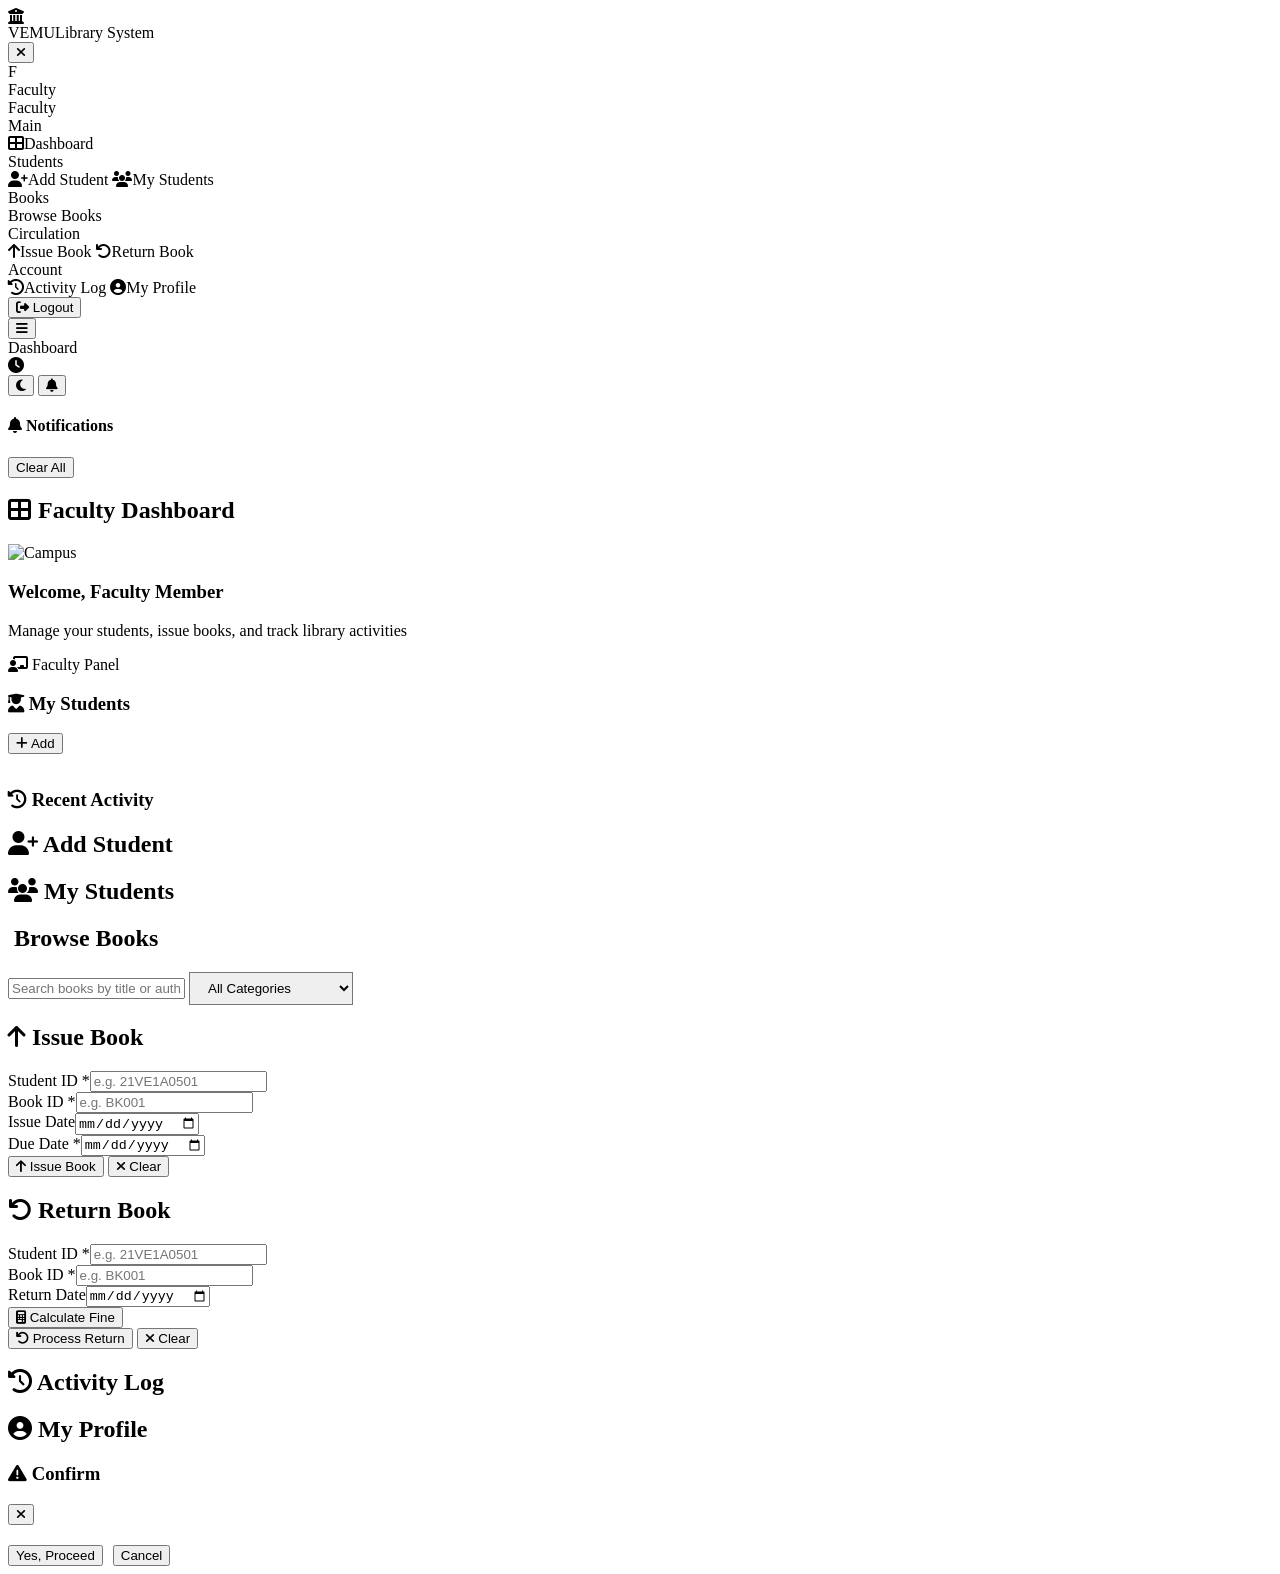
==== faculty.html @ c6481b68 "Add files via upload" ====
<!DOCTYPE html>
<html lang="en">
<head>
<meta charset="UTF-8"/><meta name="viewport" content="width=device-width,initial-scale=1.0"/>
<title>VEMU LMS — Faculty</title>
<link rel="stylesheet" href="css/style.css"/>
<link href="https://fonts.googleapis.com/css2?family=Playfair+Display:wght@600;700;900&family=Plus+Jakarta+Sans:wght@300;400;500;600;700&display=swap" rel="stylesheet"/>
<link rel="stylesheet" href="https://cdnjs.cloudflare.com/ajax/libs/font-awesome/6.5.0/css/all.min.css"/>
</head>
<body class="dash-body">
<div class="dash-layout">

<aside class="sidebar" id="sidebar">
  <div class="sb-top">
    <div class="sb-logo">
      <img src="https://www.vemu.ac.in/assets/images/logo.png" alt="VEMU" onerror="this.style.display='none';this.nextElementSibling.style.display='flex'"/>
      <div class="sb-logo-fallback" style="display:none"><i class="fas fa-university"></i></div>
    </div>
    <div class="sb-brand"><span class="sb-college">VEMU</span><span class="sb-dept">Library System</span></div>
    <button class="sb-close" onclick="closeSidebar()"><i class="fas fa-times"></i></button>
  </div>
  <div class="sb-user">
    <div class="sb-avatar" id="sbAvatar">F</div>
    <div class="sb-info">
      <div class="sb-name" id="sbName">Faculty</div>
      <div class="sb-role-badge" id="sbRoleBadge">Faculty</div>
    </div>
    <div class="sb-online"></div>
  </div>
  <nav class="sb-nav">
    <div class="sb-section">Main</div>
    <a class="nav-link active" onclick="showSec('dashboard')"><i class="fas fa-th-large"></i><span>Dashboard</span></a>

    <div class="sb-section">Students</div>
    <a class="nav-link" onclick="showSec('addStudent')"><i class="fas fa-user-plus"></i><span>Add Student</span></a>
    <a class="nav-link" onclick="showSec('myStudents')"><i class="fas fa-users"></i><span>My Students</span></a>

    <div class="sb-section">Books</div>
    <a class="nav-link" onclick="showSec('viewBooks')"><i class="fas fa-books"></i><span>Browse Books</span></a>

    <div class="sb-section">Circulation</div>
    <a class="nav-link" onclick="showSec('issueBook')"><i class="fas fa-arrow-up"></i><span>Issue Book</span></a>
    <a class="nav-link" onclick="showSec('returnBook')"><i class="fas fa-undo"></i><span>Return Book</span></a>

    <div class="sb-section">Account</div>
    <a class="nav-link" onclick="showSec('activity')"><i class="fas fa-history"></i><span>Activity Log</span></a>
    <a class="nav-link" onclick="showSec('profile')"><i class="fas fa-user-circle"></i><span>My Profile</span></a>
  </nav>
  <div class="sb-foot"><button class="logout-btn" onclick="logout()"><i class="fas fa-sign-out-alt"></i> Logout</button></div>
</aside>

<div class="main-area">
  <header class="topbar">
    <div class="tb-l">
      <button class="hamburger" onclick="openSidebar()"><i class="fas fa-bars"></i></button>
      <div class="page-breadcrumb">
        <img src="https://www.vemu.ac.in/assets/images/logo.png" class="tb-logo" onerror="this.style.display='none'"/>
        <span id="pageTitle">Dashboard</span>
      </div>
    </div>
    <div class="tb-r">
      <div class="tb-clock"><i class="fas fa-clock"></i><span id="tbClock"></span></div>
      <button class="tb-btn" onclick="toggleDark()"><i class="fas fa-moon" id="darkIcon"></i></button>
      <button class="tb-btn notif-btn" onclick="toggleNotif()"><i class="fas fa-bell"></i><span class="notif-badge" id="notifBadge" style="display:none">0</span></button>
    </div>
  </header>
  <div class="notif-panel" id="notifPanel">
    <div class="np-head"><h4><i class="fas fa-bell"></i> Notifications</h4><button onclick="clearNotifs()">Clear All</button></div>
    <div id="notifList"></div>
  </div>

  <div class="content-area">

    <!-- ══ DASHBOARD ══ -->
    <section class="sec active" id="sec-dashboard">
      <div class="sec-hd"><h2><i class="fas fa-th-large"></i> Faculty Dashboard</h2><div class="sec-date" id="secDate"></div></div>
      <div class="vemu-banner">
        <img src="https://images.unsplash.com/photo-1541339907198-e08756dedf3f?w=1200&q=80&auto=format&fit=crop" class="banner-img" alt="Campus"/>
        <div class="banner-overlay">
          <h3>Welcome, Faculty Member</h3>
          <p>Manage your students, issue books, and track library activities</p>
          <span class="banner-badge"><i class="fas fa-chalkboard-teacher"></i> Faculty Panel</span>
        </div>
      </div>
      <div class="stats-row" id="facStats"></div>
      <div class="dash-grid2" style="margin-top:16px">
        <div class="card">
          <div class="card-hd"><h3><i class="fas fa-user-graduate"></i> My Students</h3><button class="btn-primary btn-sm" onclick="showSec('addStudent')"><i class="fas fa-plus"></i> Add</button></div>
          <div id="dashStudents" style="padding:8px 0"></div>
        </div>
        <div class="card"><div class="card-hd"><h3><i class="fas fa-history"></i> Recent Activity</h3></div><div class="activity-list" id="dashActivity"></div></div>
      </div>
    </section>

    <!-- ══ ADD STUDENT ══ -->
    <section class="sec" id="sec-addStudent">
      <div class="sec-hd"><h2><i class="fas fa-user-plus"></i> Add Student</h2></div>
      <div class="form-card"><div class="form-grid" id="facAddStuForm"></div></div>
    </section>

    <!-- ══ MY STUDENTS ══ -->
    <section class="sec" id="sec-myStudents">
      <div class="sec-hd"><h2><i class="fas fa-users"></i> My Students</h2></div>
      <div class="table-card" id="myStudentsTable"></div>
    </section>

    <!-- ══ VIEW BOOKS ══ -->
    <section class="sec" id="sec-viewBooks">
      <div class="sec-hd"><h2><i class="fas fa-books"></i> Browse Books</h2></div>
      <div class="filter-row">
        <input type="text" class="search-inp" placeholder="Search books by title or author..." oninput="loadBooksGrid('facBooksGrid',{q:this.value})"/>
        <select class="filter-btn" style="border-radius:var(--rsm);padding:7px 14px" onchange="loadBooksGrid('facBooksGrid',{cat:this.value})">
          <option value="">All Categories</option>
          <option>Java</option><option>Python</option><option>AI/ML</option>
          <option>Data Structures</option><option>Web Development</option>
          <option>Networks</option><option>Operating Systems</option>
          <option>Mathematics</option><option>Physics</option>
        </select>
      </div>
      <div class="books-grid" id="facBooksGrid"></div>
    </section>

    <!-- ══ ISSUE BOOK ══ -->
    <section class="sec" id="sec-issueBook">
      <div class="sec-hd"><h2><i class="fas fa-arrow-up"></i> Issue Book</h2></div>
      <div class="form-card">
        <div class="form-grid">
          <div class="fg"><label>Student ID *</label><input type="text" id="is_sid" placeholder="e.g. 21VE1A0501" oninput="previewIssue()"/></div>
          <div class="fg"><label>Book ID *</label><input type="text" id="is_bid" placeholder="e.g. BK001" oninput="previewIssue()"/></div>
          <div class="fg"><label>Issue Date</label><input type="date" id="is_date"/></div>
          <div class="fg"><label>Due Date *</label><input type="date" id="is_due"/></div>
        </div>
        <div class="issue-preview" id="is_preview" style="display:none"></div>
        <div class="form-actions">
          <button class="btn-primary" onclick="issueBook()"><i class="fas fa-arrow-up"></i> Issue Book</button>
          <button class="btn-ghost" onclick="setVal('is_sid','');setVal('is_bid','');getEl('is_preview').style.display='none'"><i class="fas fa-times"></i> Clear</button>
        </div>
      </div>
    </section>

    <!-- ══ RETURN BOOK ══ -->
    <section class="sec" id="sec-returnBook">
      <div class="sec-hd"><h2><i class="fas fa-undo"></i> Return Book</h2></div>
      <div class="form-card">
        <div class="form-grid">
          <div class="fg"><label>Student ID *</label><input type="text" id="ret_sid" placeholder="e.g. 21VE1A0501"/></div>
          <div class="fg"><label>Book ID *</label><input type="text" id="ret_bid" placeholder="e.g. BK001"/></div>
          <div class="fg"><label>Return Date</label><input type="date" id="ret_date"/></div>
          <div class="fg" style="align-self:end"><button class="btn-ghost w100" onclick="calcReturn()"><i class="fas fa-calculator"></i> Calculate Fine</button></div>
        </div>
        <div class="fine-preview" id="ret_preview" style="display:none"></div>
        <div class="form-actions">
          <button class="btn-primary" onclick="returnBook()"><i class="fas fa-undo"></i> Process Return</button>
          <button class="btn-ghost" onclick="setVal('ret_sid','');setVal('ret_bid','');getEl('ret_preview').style.display='none'"><i class="fas fa-times"></i> Clear</button>
        </div>
      </div>
      <div style="margin-top:20px"><div class="table-card" id="returnHistory"></div></div>
    </section>

    <!-- ══ ACTIVITY ══ -->
    <section class="sec" id="sec-activity">
      <div class="sec-hd"><h2><i class="fas fa-history"></i> Activity Log</h2></div>
      <div class="card"><div class="activity-list" id="fullActivity"></div></div>
    </section>

    <!-- ══ PROFILE ══ -->
    <section class="sec" id="sec-profile">
      <div class="sec-hd"><h2><i class="fas fa-user-circle"></i> My Profile</h2></div>
      <div id="profileContent"></div>
    </section>

  </div>
</div>
</div>

<div class="modal-overlay" id="confirmModal">
  <div class="modal-box sm">
    <div class="modal-hd"><h3><i class="fas fa-exclamation-triangle" style="color:var(--red)"></i> Confirm</h3><button class="modal-cls" onclick="closeModal('confirmModal')"><i class="fas fa-times"></i></button></div>
    <div class="modal-bd">
      <p id="confirmMsg" style="margin-bottom:20px;color:var(--t2);line-height:1.6"></p>
      <div style="display:flex;gap:10px"><button class="btn-danger" id="confirmYes">Yes, Proceed</button><button class="btn-ghost" onclick="closeModal('confirmModal')">Cancel</button></div>
    </div>
  </div>
</div>
<div class="toast-wrap" id="toastWrap"></div>
<script src="js/script.js"></script>
<script>initDashboard('faculty');</script>
</body>
</html>
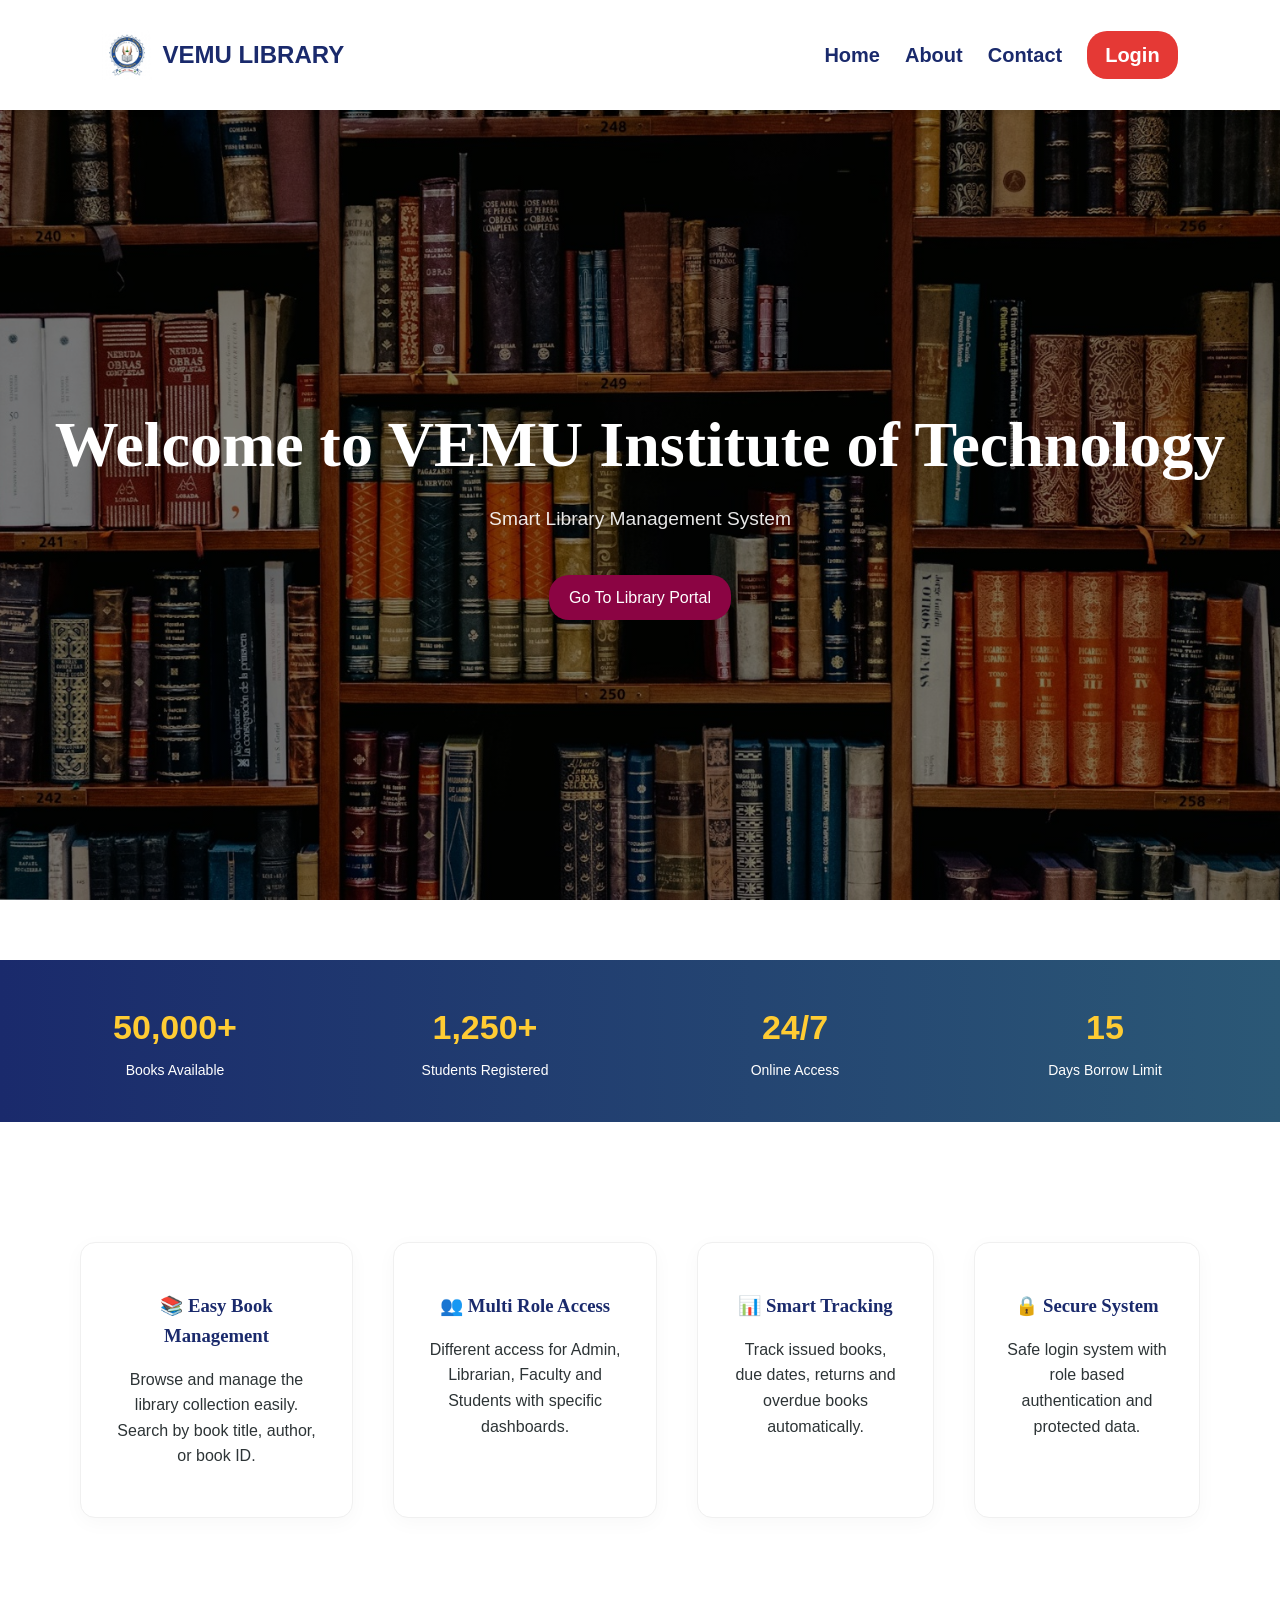
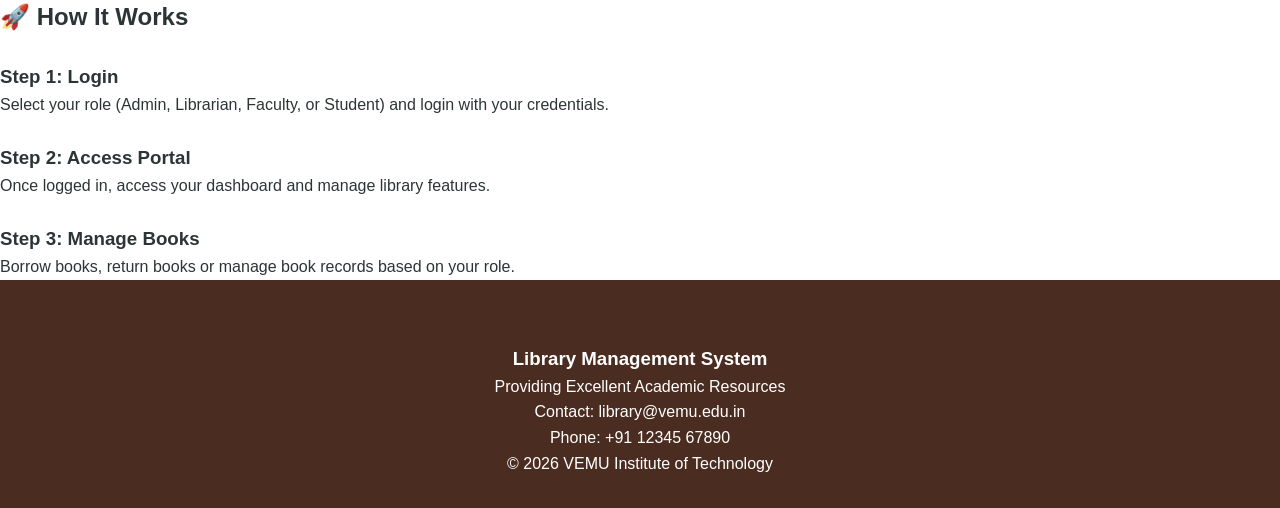
==== commit 910e9931: "Add files via upload" ====
--- a/faculty.html
+++ b/faculty.html
@@ -1,189 +1,226 @@
 <!DOCTYPE html>
 <html lang="en">
+
 <head>
-<meta charset="UTF-8"/><meta name="viewport" content="width=device-width,initial-scale=1.0"/>
-<title>VEMU LMS — Faculty</title>
-<link rel="stylesheet" href="css/style.css"/>
-<link href="https://fonts.googleapis.com/css2?family=Playfair+Display:wght@600;700;900&family=Plus+Jakarta+Sans:wght@300;400;500;600;700&display=swap" rel="stylesheet"/>
-<link rel="stylesheet" href="https://cdnjs.cloudflare.com/ajax/libs/font-awesome/6.5.0/css/all.min.css"/>
+    <meta charset="UTF-8" />
+    <meta name="viewport" content="width=device-width,initial-scale=1.0" />
+    <title>VEMU LMS — Faculty</title>
+    <link rel="stylesheet" href="style.css" />
+    <link href="https://fonts.googleapis.com/css2?family=Playfair+Display:wght@600;700;900&family=Plus+Jakarta+Sans:wght@300;400;500;600;700&display=swap" rel="stylesheet" />
+    <link rel="stylesheet" href="https://cdnjs.cloudflare.com/ajax/libs/font-awesome/6.5.0/css/all.min.css" />
 </head>
+
 <body class="dash-body">
-<div class="dash-layout">
-
-<aside class="sidebar" id="sidebar">
-  <div class="sb-top">
-    <div class="sb-logo">
-      <img src="https://www.vemu.ac.in/assets/images/logo.png" alt="VEMU" onerror="this.style.display='none';this.nextElementSibling.style.display='flex'"/>
-      <div class="sb-logo-fallback" style="display:none"><i class="fas fa-university"></i></div>
-    </div>
-    <div class="sb-brand"><span class="sb-college">VEMU</span><span class="sb-dept">Library System</span></div>
-    <button class="sb-close" onclick="closeSidebar()"><i class="fas fa-times"></i></button>
-  </div>
-  <div class="sb-user">
-    <div class="sb-avatar" id="sbAvatar">F</div>
-    <div class="sb-info">
-      <div class="sb-name" id="sbName">Faculty</div>
-      <div class="sb-role-badge" id="sbRoleBadge">Faculty</div>
-    </div>
-    <div class="sb-online"></div>
-  </div>
-  <nav class="sb-nav">
-    <div class="sb-section">Main</div>
-    <a class="nav-link active" onclick="showSec('dashboard')"><i class="fas fa-th-large"></i><span>Dashboard</span></a>
-
-    <div class="sb-section">Students</div>
-    <a class="nav-link" onclick="showSec('addStudent')"><i class="fas fa-user-plus"></i><span>Add Student</span></a>
-    <a class="nav-link" onclick="showSec('myStudents')"><i class="fas fa-users"></i><span>My Students</span></a>
-
-    <div class="sb-section">Books</div>
-    <a class="nav-link" onclick="showSec('viewBooks')"><i class="fas fa-books"></i><span>Browse Books</span></a>
-
-    <div class="sb-section">Circulation</div>
-    <a class="nav-link" onclick="showSec('issueBook')"><i class="fas fa-arrow-up"></i><span>Issue Book</span></a>
-    <a class="nav-link" onclick="showSec('returnBook')"><i class="fas fa-undo"></i><span>Return Book</span></a>
-
-    <div class="sb-section">Account</div>
-    <a class="nav-link" onclick="showSec('activity')"><i class="fas fa-history"></i><span>Activity Log</span></a>
-    <a class="nav-link" onclick="showSec('profile')"><i class="fas fa-user-circle"></i><span>My Profile</span></a>
-  </nav>
-  <div class="sb-foot"><button class="logout-btn" onclick="logout()"><i class="fas fa-sign-out-alt"></i> Logout</button></div>
-</aside>
-
-<div class="main-area">
-  <header class="topbar">
-    <div class="tb-l">
-      <button class="hamburger" onclick="openSidebar()"><i class="fas fa-bars"></i></button>
-      <div class="page-breadcrumb">
-        <img src="https://www.vemu.ac.in/assets/images/logo.png" class="tb-logo" onerror="this.style.display='none'"/>
-        <span id="pageTitle">Dashboard</span>
-      </div>
-    </div>
-    <div class="tb-r">
-      <div class="tb-clock"><i class="fas fa-clock"></i><span id="tbClock"></span></div>
-      <button class="tb-btn" onclick="toggleDark()"><i class="fas fa-moon" id="darkIcon"></i></button>
-      <button class="tb-btn notif-btn" onclick="toggleNotif()"><i class="fas fa-bell"></i><span class="notif-badge" id="notifBadge" style="display:none">0</span></button>
-    </div>
-  </header>
-  <div class="notif-panel" id="notifPanel">
-    <div class="np-head"><h4><i class="fas fa-bell"></i> Notifications</h4><button onclick="clearNotifs()">Clear All</button></div>
-    <div id="notifList"></div>
-  </div>
-
-  <div class="content-area">
-
-    <!-- ══ DASHBOARD ══ -->
-    <section class="sec active" id="sec-dashboard">
-      <div class="sec-hd"><h2><i class="fas fa-th-large"></i> Faculty Dashboard</h2><div class="sec-date" id="secDate"></div></div>
-      <div class="vemu-banner">
-        <img src="https://images.unsplash.com/photo-1541339907198-e08756dedf3f?w=1200&q=80&auto=format&fit=crop" class="banner-img" alt="Campus"/>
-        <div class="banner-overlay">
-          <h3>Welcome, Faculty Member</h3>
-          <p>Manage your students, issue books, and track library activities</p>
-          <span class="banner-badge"><i class="fas fa-chalkboard-teacher"></i> Faculty Panel</span>
-        </div>
-      </div>
-      <div class="stats-row" id="facStats"></div>
-      <div class="dash-grid2" style="margin-top:16px">
-        <div class="card">
-          <div class="card-hd"><h3><i class="fas fa-user-graduate"></i> My Students</h3><button class="btn-primary btn-sm" onclick="showSec('addStudent')"><i class="fas fa-plus"></i> Add</button></div>
-          <div id="dashStudents" style="padding:8px 0"></div>
-        </div>
-        <div class="card"><div class="card-hd"><h3><i class="fas fa-history"></i> Recent Activity</h3></div><div class="activity-list" id="dashActivity"></div></div>
-      </div>
-    </section>
-
-    <!-- ══ ADD STUDENT ══ -->
-    <section class="sec" id="sec-addStudent">
-      <div class="sec-hd"><h2><i class="fas fa-user-plus"></i> Add Student</h2></div>
-      <div class="form-card"><div class="form-grid" id="facAddStuForm"></div></div>
-    </section>
-
-    <!-- ══ MY STUDENTS ══ -->
-    <section class="sec" id="sec-myStudents">
-      <div class="sec-hd"><h2><i class="fas fa-users"></i> My Students</h2></div>
-      <div class="table-card" id="myStudentsTable"></div>
-    </section>
-
-    <!-- ══ VIEW BOOKS ══ -->
-    <section class="sec" id="sec-viewBooks">
-      <div class="sec-hd"><h2><i class="fas fa-books"></i> Browse Books</h2></div>
-      <div class="filter-row">
-        <input type="text" class="search-inp" placeholder="Search books by title or author..." oninput="loadBooksGrid('facBooksGrid',{q:this.value})"/>
-        <select class="filter-btn" style="border-radius:var(--rsm);padding:7px 14px" onchange="loadBooksGrid('facBooksGrid',{cat:this.value})">
+    <div class="dash-layout">
+
+        <aside class="sidebar" id="sidebar">
+            <div class="sb-top">
+                <div class="sb-logo">
+                    <img src="https://www.vemu.ac.in/assets/images/logo.png" alt="VEMU" onerror="this.style.display='none';this.nextElementSibling.style.display='flex'" />
+                    <div class="sb-logo-fallback" style="display:none"><i class="fas fa-university"></i></div>
+                </div>
+                <div class="sb-brand"><span class="sb-college">VEMU</span><span class="sb-dept">Library System</span></div>
+                <button class="sb-close" onclick="closeSidebar()"><i class="fas fa-times"></i></button>
+            </div>
+            <div class="sb-user">
+                <div class="sb-avatar" id="sbAvatar">F</div>
+                <div class="sb-info">
+                    <div class="sb-name" id="sbName">Faculty</div>
+                    <div class="sb-role-badge" id="sbRoleBadge">Faculty</div>
+                </div>
+                <div class="sb-online"></div>
+            </div>
+            <nav class="sb-nav">
+                <div class="sb-section">Main</div>
+                <a class="nav-link active" onclick="showSec('dashboard')"><i class="fas fa-th-large"></i><span>Dashboard</span></a>
+
+                <div class="sb-section">Students</div>
+                <a class="nav-link" onclick="showSec('addStudent')"><i class="fas fa-user-plus"></i><span>Add Student</span></a>
+                <a class="nav-link" onclick="showSec('myStudents')"><i class="fas fa-users"></i><span>My Students</span></a>
+
+                <div class="sb-section">Books</div>
+                <a class="nav-link" onclick="showSec('viewBooks')"><i class="fas fa-books"></i><span>Browse Books</span></a>
+
+                <div class="sb-section">Circulation</div>
+                <a class="nav-link" onclick="showSec('issueBook')"><i class="fas fa-arrow-up"></i><span>Issue Book</span></a>
+                <a class="nav-link" onclick="showSec('returnBook')"><i class="fas fa-undo"></i><span>Return Book</span></a>
+
+                <div class="sb-section">Account</div>
+                <a class="nav-link" onclick="showSec('activity')"><i class="fas fa-history"></i><span>Activity Log</span></a>
+                <a class="nav-link" onclick="showSec('profile')"><i class="fas fa-user-circle"></i><span>My Profile</span></a>
+            </nav>
+            <div class="sb-foot"><button class="logout-btn" onclick="logout()"><i class="fas fa-sign-out-alt"></i> Logout</button></div>
+        </aside>
+
+        <div class="main-area">
+            <header class="topbar">
+                <div class="tb-l">
+                    <button class="hamburger" onclick="openSidebar()"><i class="fas fa-bars"></i></button>
+                    <div class="page-breadcrumb">
+                        <img src="https://www.vemu.ac.in/assets/images/logo.png" class="tb-logo" onerror="this.style.display='none'" />
+                        <span id="pageTitle">Dashboard</span>
+                    </div>
+                </div>
+                <div class="tb-r">
+                    <div class="tb-clock"><i class="fas fa-clock"></i><span id="tbClock"></span></div>
+                    <button class="tb-btn" onclick="toggleDark()"><i class="fas fa-moon" id="darkIcon"></i></button>
+                    <button class="tb-btn notif-btn" onclick="toggleNotif()"><i class="fas fa-bell"></i><span class="notif-badge" id="notifBadge" style="display:none">0</span></button>
+                </div>
+            </header>
+            <div class="notif-panel" id="notifPanel">
+                <div class="np-head">
+                    <h4><i class="fas fa-bell"></i> Notifications</h4><button onclick="clearNotifs()">Clear All</button></div>
+                <div id="notifList"></div>
+            </div>
+
+            <div class="content-area">
+
+                <!-- ══ DASHBOARD ══ -->
+                <section class="sec active" id="sec-dashboard">
+                    <div class="sec-hd">
+                        <h2><i class="fas fa-th-large"></i> Faculty Dashboard</h2>
+                        <div class="sec-date" id="secDate"></div>
+                    </div>
+                    <div class="vemu-banner">
+                        <img src="https://images.unsplash.com/photo-1541339907198-e08756dedf3f?w=1200&q=80&auto=format&fit=crop" class="banner-img" alt="Campus" />
+                        <div class="banner-overlay">
+                            <h3>Welcome, Faculty Member</h3>
+                            <p>Manage your students, issue books, and track library activities</p>
+                            <span class="banner-badge"><i class="fas fa-chalkboard-teacher"></i> Faculty Panel</span>
+                        </div>
+                    </div>
+                    <div class="stats-row" id="facStats"></div>
+                    <div class="dash-grid2" style="margin-top:16px">
+                        <div class="card">
+                            <div class="card-hd">
+                                <h3><i class="fas fa-user-graduate"></i> My Students</h3><button class="btn-primary btn-sm" onclick="showSec('addStudent')"><i class="fas fa-plus"></i> Add</button></div>
+                            <div id="dashStudents" style="padding:8px 0"></div>
+                        </div>
+                        <div class="card">
+                            <div class="card-hd">
+                                <h3><i class="fas fa-history"></i> Recent Activity</h3>
+                            </div>
+                            <div class="activity-list" id="dashActivity"></div>
+                        </div>
+                    </div>
+                </section>
+
+                <!-- ══ ADD STUDENT ══ -->
+                <section class="sec" id="sec-addStudent">
+                    <div class="sec-hd">
+                        <h2><i class="fas fa-user-plus"></i> Add Student</h2>
+                    </div>
+                    <div class="form-card">
+                        <div class="form-grid" id="facAddStuForm"></div>
+                    </div>
+                </section>
+
+                <!-- ══ MY STUDENTS ══ -->
+                <section class="sec" id="sec-myStudents">
+                    <div class="sec-hd">
+                        <h2><i class="fas fa-users"></i> My Students</h2>
+                    </div>
+                    <div class="table-card" id="myStudentsTable"></div>
+                </section>
+
+                <!-- ══ VIEW BOOKS ══ -->
+                <section class="sec" id="sec-viewBooks">
+                    <div class="sec-hd">
+                        <h2><i class="fas fa-books"></i> Browse Books</h2>
+                    </div>
+                    <div class="filter-row">
+                        <input type="text" class="search-inp" placeholder="Search books by title or author..." oninput="loadBooksGrid('facBooksGrid',{q:this.value})" />
+                        <select class="filter-btn" style="border-radius:var(--rsm);padding:7px 14px" onchange="loadBooksGrid('facBooksGrid',{cat:this.value})">
           <option value="">All Categories</option>
           <option>Java</option><option>Python</option><option>AI/ML</option>
           <option>Data Structures</option><option>Web Development</option>
           <option>Networks</option><option>Operating Systems</option>
           <option>Mathematics</option><option>Physics</option>
         </select>
-      </div>
-      <div class="books-grid" id="facBooksGrid"></div>
-    </section>
-
-    <!-- ══ ISSUE BOOK ══ -->
-    <section class="sec" id="sec-issueBook">
-      <div class="sec-hd"><h2><i class="fas fa-arrow-up"></i> Issue Book</h2></div>
-      <div class="form-card">
-        <div class="form-grid">
-          <div class="fg"><label>Student ID *</label><input type="text" id="is_sid" placeholder="e.g. 21VE1A0501" oninput="previewIssue()"/></div>
-          <div class="fg"><label>Book ID *</label><input type="text" id="is_bid" placeholder="e.g. BK001" oninput="previewIssue()"/></div>
-          <div class="fg"><label>Issue Date</label><input type="date" id="is_date"/></div>
-          <div class="fg"><label>Due Date *</label><input type="date" id="is_due"/></div>
+                    </div>
+                    <div class="books-grid" id="facBooksGrid"></div>
+                </section>
+
+                <!-- ══ ISSUE BOOK ══ -->
+                <section class="sec" id="sec-issueBook">
+                    <div class="sec-hd">
+                        <h2><i class="fas fa-arrow-up"></i> Issue Book</h2>
+                    </div>
+                    <div class="form-card">
+                        <div class="form-grid">
+                            <div class="fg"><label>Student ID *</label><input type="text" id="is_sid" placeholder="e.g. 21VE1A0501" oninput="previewIssue()" /></div>
+                            <div class="fg"><label>Book ID *</label><input type="text" id="is_bid" placeholder="e.g. BK001" oninput="previewIssue()" /></div>
+                            <div class="fg"><label>Issue Date</label><input type="date" id="is_date" /></div>
+                            <div class="fg"><label>Due Date *</label><input type="date" id="is_due" /></div>
+                        </div>
+                        <div class="issue-preview" id="is_preview" style="display:none"></div>
+                        <div class="form-actions">
+                            <button class="btn-primary" onclick="issueBook()"><i class="fas fa-arrow-up"></i> Issue Book</button>
+                            <button class="btn-ghost" onclick="setVal('is_sid','');setVal('is_bid','');getEl('is_preview').style.display='none'"><i class="fas fa-times"></i> Clear</button>
+                        </div>
+                    </div>
+                </section>
+
+                <!-- ══ RETURN BOOK ══ -->
+                <section class="sec" id="sec-returnBook">
+                    <div class="sec-hd">
+                        <h2><i class="fas fa-undo"></i> Return Book</h2>
+                    </div>
+                    <div class="form-card">
+                        <div class="form-grid">
+                            <div class="fg"><label>Student ID *</label><input type="text" id="ret_sid" placeholder="e.g. 21VE1A0501" /></div>
+                            <div class="fg"><label>Book ID *</label><input type="text" id="ret_bid" placeholder="e.g. BK001" /></div>
+                            <div class="fg"><label>Return Date</label><input type="date" id="ret_date" /></div>
+                            <div class="fg" style="align-self:end"><button class="btn-ghost w100" onclick="calcReturn()"><i class="fas fa-calculator"></i> Calculate Fine</button></div>
+                        </div>
+                        <div class="fine-preview" id="ret_preview" style="display:none"></div>
+                        <div class="form-actions">
+                            <button class="btn-primary" onclick="returnBook()"><i class="fas fa-undo"></i> Process Return</button>
+                            <button class="btn-ghost" onclick="setVal('ret_sid','');setVal('ret_bid','');getEl('ret_preview').style.display='none'"><i class="fas fa-times"></i> Clear</button>
+                        </div>
+                    </div>
+                    <div style="margin-top:20px">
+                        <div class="table-card" id="returnHistory"></div>
+                    </div>
+                </section>
+
+                <!-- ══ ACTIVITY ══ -->
+                <section class="sec" id="sec-activity">
+                    <div class="sec-hd">
+                        <h2><i class="fas fa-history"></i> Activity Log</h2>
+                    </div>
+                    <div class="card">
+                        <div class="activity-list" id="fullActivity"></div>
+                    </div>
+                </section>
+
+                <!-- ══ PROFILE ══ -->
+                <section class="sec" id="sec-profile">
+                    <div class="sec-hd">
+                        <h2><i class="fas fa-user-circle"></i> My Profile</h2>
+                    </div>
+                    <div id="profileContent"></div>
+                </section>
+
+            </div>
         </div>
-        <div class="issue-preview" id="is_preview" style="display:none"></div>
-        <div class="form-actions">
-          <button class="btn-primary" onclick="issueBook()"><i class="fas fa-arrow-up"></i> Issue Book</button>
-          <button class="btn-ghost" onclick="setVal('is_sid','');setVal('is_bid','');getEl('is_preview').style.display='none'"><i class="fas fa-times"></i> Clear</button>
+    </div>
+
+    <div class="modal-overlay" id="confirmModal">
+        <div class="modal-box sm">
+            <div class="modal-hd">
+                <h3><i class="fas fa-exclamation-triangle" style="color:var(--red)"></i> Confirm</h3><button class="modal-cls" onclick="closeModal('confirmModal')"><i class="fas fa-times"></i></button></div>
+            <div class="modal-bd">
+                <p id="confirmMsg" style="margin-bottom:20px;color:var(--t2);line-height:1.6"></p>
+                <div style="display:flex;gap:10px"><button class="btn-danger" id="confirmYes">Yes, Proceed</button><button class="btn-ghost" onclick="closeModal('confirmModal')">Cancel</button></div>
+            </div>
         </div>
-      </div>
-    </section>
-
-    <!-- ══ RETURN BOOK ══ -->
-    <section class="sec" id="sec-returnBook">
-      <div class="sec-hd"><h2><i class="fas fa-undo"></i> Return Book</h2></div>
-      <div class="form-card">
-        <div class="form-grid">
-          <div class="fg"><label>Student ID *</label><input type="text" id="ret_sid" placeholder="e.g. 21VE1A0501"/></div>
-          <div class="fg"><label>Book ID *</label><input type="text" id="ret_bid" placeholder="e.g. BK001"/></div>
-          <div class="fg"><label>Return Date</label><input type="date" id="ret_date"/></div>
-          <div class="fg" style="align-self:end"><button class="btn-ghost w100" onclick="calcReturn()"><i class="fas fa-calculator"></i> Calculate Fine</button></div>
-        </div>
-        <div class="fine-preview" id="ret_preview" style="display:none"></div>
-        <div class="form-actions">
-          <button class="btn-primary" onclick="returnBook()"><i class="fas fa-undo"></i> Process Return</button>
-          <button class="btn-ghost" onclick="setVal('ret_sid','');setVal('ret_bid','');getEl('ret_preview').style.display='none'"><i class="fas fa-times"></i> Clear</button>
-        </div>
-      </div>
-      <div style="margin-top:20px"><div class="table-card" id="returnHistory"></div></div>
-    </section>
-
-    <!-- ══ ACTIVITY ══ -->
-    <section class="sec" id="sec-activity">
-      <div class="sec-hd"><h2><i class="fas fa-history"></i> Activity Log</h2></div>
-      <div class="card"><div class="activity-list" id="fullActivity"></div></div>
-    </section>
-
-    <!-- ══ PROFILE ══ -->
-    <section class="sec" id="sec-profile">
-      <div class="sec-hd"><h2><i class="fas fa-user-circle"></i> My Profile</h2></div>
-      <div id="profileContent"></div>
-    </section>
-
-  </div>
-</div>
-</div>
-
-<div class="modal-overlay" id="confirmModal">
-  <div class="modal-box sm">
-    <div class="modal-hd"><h3><i class="fas fa-exclamation-triangle" style="color:var(--red)"></i> Confirm</h3><button class="modal-cls" onclick="closeModal('confirmModal')"><i class="fas fa-times"></i></button></div>
-    <div class="modal-bd">
-      <p id="confirmMsg" style="margin-bottom:20px;color:var(--t2);line-height:1.6"></p>
-      <div style="display:flex;gap:10px"><button class="btn-danger" id="confirmYes">Yes, Proceed</button><button class="btn-ghost" onclick="closeModal('confirmModal')">Cancel</button></div>
     </div>
-  </div>
-</div>
-<div class="toast-wrap" id="toastWrap"></div>
-<script src="js/script.js"></script>
-<script>initDashboard('faculty');</script>
+    <div class="toast-wrap" id="toastWrap"></div>
+    <script src="script.js"></script>
+    <script>
+        initDashboard('faculty');
+    </script>
 </body>
-</html>
+
+</html>
--- a/style.css
+++ b/style.css
@@ -0,0 +1,3075 @@
+/* ============================================================
+   VEMU INSTITUTE OF TECHNOLOGY — LIBRARY MANAGEMENT SYSTEM
+   Theme: Soft Pastel + Warm Tones — v3 Final
+   ============================================================ */
+
+:root {
+    /* Pastel dark-mode palette */
+    --bg: #12101a;
+    --bg2: #161320;
+    --bg3: #1c1828;
+    --card: #201c2e;
+    --card2: #271f38;
+    --card3: #2e2640;
+    --border: #3d3258;
+    --border2: #332a4a;
+    /* VEMU Brand: Soft Crimson + Warm Gold */
+    --accent: #c0392b;
+    --accent2: #e74c3c;
+    --gold: #d4a017;
+    --gold2: #f0b429;
+    --gold3: #fde68a;
+    /* Pastel Accents */
+    --pastel-rose: #f9a8d4;
+    --pastel-sky: #7dd3fc;
+    --pastel-mint: #6ee7b7;
+    --pastel-lav: #c4b5fd;
+    --pastel-peach: #fdba74;
+    --pastel-yellow: #fde68a;
+    --pastel-teal: #5eead4;
+    --pastel-indigo: #a5b4fc;
+    /* Status */
+    --green: #34d399;
+    --red: #f87171;
+    --orange: #fb923c;
+    --purple: #a78bfa;
+    --cyan: #38bdf8;
+    --teal: #2dd4bf;
+    --pink: #f472b6;
+    /* Text */
+    --t1: #f0ecff;
+    --t2: #a89cc0;
+    --t3: #5e5278;
+    --sidebar: 258px;
+    --radius: 16px;
+    --rsm: 10px;
+    --shadow: 0 10px 40px rgba(0, 0, 0, .55);
+    --shadow-sm: 0 4px 20px rgba(0, 0, 0, .3);
+    --glow-gold: 0 0 24px rgba(212, 160, 23, .25);
+    --glow-red: 0 0 24px rgba(192, 57, 43, .25);
+    --f-display: 'Playfair Display', serif;
+    --f-body: 'Plus Jakarta Sans', sans-serif;
+    --tr: .3s cubic-bezier(.4, 0, .2, 1);
+}
+
+
+/* Light mode */
+
+body.lm {
+    --bg: #faf5ff;
+    --bg2: #f3ecff;
+    --bg3: #ecdeff;
+    --card: #ffffff;
+    --card2: #faf5ff;
+    --card3: #f0e9ff;
+    --border: #ddd0f5;
+    --border2: #e5d9ff;
+    --t1: #1a0f2e;
+    --t2: #5a4878;
+    --t3: #b0a0c8;
+    --shadow: 0 8px 32px rgba(0, 0, 0, .1);
+}
+
+*,
+*::before,
+*::after {
+    box-sizing: border-box;
+    margin: 0;
+    padding: 0
+}
+
+html {
+    scroll-behavior: smooth
+}
+
+body {
+    font-family: var(--f-body);
+    background: var(--bg);
+    color: var(--t1);
+    min-height: 100vh;
+    transition: background var(--tr), color var(--tr);
+}
+
+::-webkit-scrollbar {
+    width: 5px;
+    height: 5px
+}
+
+::-webkit-scrollbar-track {
+    background: var(--bg)
+}
+
+::-webkit-scrollbar-thumb {
+    background: var(--border);
+    border-radius: 10px
+}
+
+::-webkit-scrollbar-thumb:hover {
+    background: var(--t3)
+}
+
+
+/* ═══════════════════════════════════════
+   LOGIN PAGE
+═══════════════════════════════════════ */
+
+.login-body {
+    display: flex;
+    min-height: 100vh;
+    overflow: hidden;
+    position: relative
+}
+
+
+/* Animated mesh background */
+
+.login-bg {
+    position: fixed;
+    inset: 0;
+    z-index: 0;
+    pointer-events: none
+}
+
+.mesh-gradient {
+    position: absolute;
+    inset: 0;
+    background: radial-gradient(ellipse 80% 70% at 0% 0%, rgba(192, 57, 43, .18) 0%, transparent 55%), radial-gradient(ellipse 60% 50% at 100% 100%, rgba(212, 160, 23, .14) 0%, transparent 55%), radial-gradient(ellipse 50% 60% at 50% 50%, rgba(167, 139, 250, .08) 0%, transparent 55%), linear-gradient(145deg, #12101a 0%, #1c1828 100%)
+}
+
+.grid-pattern {
+    position: absolute;
+    inset: 0;
+    background-image: linear-gradient(rgba(192, 57, 43, .03) 1px, transparent 1px), linear-gradient(90deg, rgba(192, 57, 43, .03) 1px, transparent 1px);
+    background-size: 50px 50px;
+    animation: gridDrift 30s linear infinite
+}
+
+@keyframes gridDrift {
+    0% {
+        background-position: 0 0
+    }
+    100% {
+        background-position: 50px 50px
+    }
+}
+
+.floating-books {
+    position: absolute;
+    inset: 0;
+    overflow: hidden;
+    pointer-events: none
+}
+
+.fb {
+    position: absolute;
+    font-size: 1.8rem;
+    opacity: 0;
+    animation: floatBook linear infinite
+}
+
+@keyframes floatBook {
+    0% {
+        transform: translateY(110vh) rotate(-15deg);
+        opacity: 0
+    }
+    10% {
+        opacity: .15
+    }
+    90% {
+        opacity: .1
+    }
+    100% {
+        transform: translateY(-120px) rotate(15deg);
+        opacity: 0
+    }
+}
+
+.login-left {
+    flex: 1;
+    position: relative;
+    z-index: 1;
+    padding: 36px 44px;
+    display: flex;
+    flex-direction: column;
+    justify-content: center;
+    max-width: 600px
+}
+
+.login-right {
+    width: 490px;
+    min-height: 100vh;
+    position: relative;
+    z-index: 1;
+    display: flex;
+    align-items: center;
+    justify-content: center;
+    padding: 24px;
+    background: rgba(18, 16, 26, .82);
+    backdrop-filter: blur(28px);
+    border-left: 1px solid var(--border)
+}
+
+
+/* College brand */
+
+.college-brand {
+    display: flex;
+    align-items: center;
+    gap: 16px;
+    margin-bottom: 26px;
+    animation: slideL .8s ease
+}
+
+.college-logo-wrap {
+    width: 84px;
+    height: 84px;
+    border-radius: 20px;
+    background: #fff;
+    display: flex;
+    align-items: center;
+    justify-content: center;
+    overflow: hidden;
+    flex-shrink: 0;
+    box-shadow: 0 8px 32px rgba(192, 57, 43, .35), 0 0 0 3px rgba(212, 160, 23, .32);
+    animation: logoBreathe 4s ease-in-out infinite
+}
+
+@keyframes logoBreathe {
+    0%,
+    100% {
+        box-shadow: 0 8px 32px rgba(192, 57, 43, .35), 0 0 0 3px rgba(212, 160, 23, .32)
+    }
+    50% {
+        box-shadow: 0 8px 48px rgba(192, 57, 43, .55), 0 0 0 5px rgba(212, 160, 23, .5)
+    }
+}
+
+.college-logo {
+    width: 100%;
+    height: 100%;
+    object-fit: contain;
+    padding: 6px
+}
+
+.logo-fallback {
+    width: 84px;
+    height: 84px;
+    border-radius: 20px;
+    background: linear-gradient(135deg, var(--accent), var(--gold));
+    display: flex;
+    align-items: center;
+    justify-content: center;
+    font-size: 34px;
+    color: white;
+    flex-shrink: 0
+}
+
+.college-name {
+    font-family: var(--f-display);
+    font-size: 22px;
+    font-weight: 700;
+    color: var(--t1);
+    line-height: 1.25
+}
+
+.college-sub {
+    font-size: 12px;
+    color: var(--t2);
+    margin-top: 3px
+}
+
+.college-est {
+    font-size: 11px;
+    color: var(--gold2);
+    margin-top: 4px;
+    font-weight: 600;
+    display: flex;
+    align-items: center;
+    gap: 5px
+}
+
+
+/* VEMU Campus Hero */
+
+.vemu-campus-hero {
+    position: relative;
+    border-radius: 22px;
+    overflow: hidden;
+    margin-bottom: 22px;
+    box-shadow: 0 16px 60px rgba(0, 0, 0, .65)
+}
+
+.campus-img {
+    width: 100%;
+    height: 248px;
+    object-fit: cover;
+    display: block;
+    transition: transform 8s ease
+}
+
+.vemu-campus-hero:hover .campus-img {
+    transform: scale(1.04)
+}
+
+.campus-overlay {
+    position: absolute;
+    inset: 0;
+    background: linear-gradient(to top, rgba(18, 16, 26, .97) 0%, rgba(18, 16, 26, .4) 55%, rgba(192, 57, 43, .22) 100%);
+    display: flex;
+    flex-direction: column;
+    justify-content: flex-end;
+    padding: 22px 26px
+}
+
+.campus-title {
+    font-family: var(--f-display);
+    font-size: 19px;
+    font-weight: 700;
+    color: white;
+    margin-bottom: 3px
+}
+
+.campus-sub {
+    font-size: 12px;
+    color: rgba(255, 255, 255, .6)
+}
+
+.campus-divider {
+    width: 40px;
+    height: 2px;
+    background: var(--gold2);
+    border-radius: 2px;
+    margin: 10px 0
+}
+
+.campus-stats {
+    display: flex;
+    gap: 0;
+    border-top: 1px solid rgba(255, 255, 255, .12);
+    padding-top: 12px;
+    margin-top: 4px
+}
+
+.cs-item {
+    flex: 1;
+    text-align: center
+}
+
+.cs-num {
+    display: block;
+    font-family: var(--f-display);
+    font-size: 20px;
+    font-weight: 700;
+    color: var(--gold2)
+}
+
+.cs-label {
+    display: block;
+    font-size: 10px;
+    color: rgba(255, 255, 255, .5);
+    margin-top: 1px
+}
+
+.cs-div {
+    width: 1px;
+    background: rgba(255, 255, 255, .15)
+}
+
+.hero-title {
+    font-family: var(--f-display);
+    font-size: 27px;
+    font-weight: 700;
+    color: var(--t1);
+    margin-bottom: 8px;
+    animation: slideL .9s ease .1s both
+}
+
+.hero-desc {
+    font-size: 13.5px;
+    color: var(--t2);
+    line-height: 1.75;
+    margin-bottom: 18px;
+    animation: slideL .9s ease .2s both
+}
+
+.trust-row {
+    display: flex;
+    gap: 10px;
+    flex-wrap: wrap;
+    animation: slideL .9s ease .3s both
+}
+
+.trust-item {
+    display: flex;
+    align-items: center;
+    gap: 7px;
+    font-size: 12px;
+    color: var(--t2);
+    background: rgba(192, 57, 43, .08);
+    border: 1px solid rgba(192, 57, 43, .2);
+    border-radius: 9px;
+    padding: 7px 13px;
+    transition: all var(--tr)
+}
+
+.trust-item:hover {
+    background: rgba(212, 160, 23, .1);
+    border-color: rgba(212, 160, 23, .3);
+    color: var(--gold2)
+}
+
+.trust-item i {
+    color: var(--gold2)
+}
+
+@keyframes slideL {
+    from {
+        opacity: 0;
+        transform: translateX(-30px)
+    }
+    to {
+        opacity: 1;
+        transform: translateX(0)
+    }
+}
+
+
+/* LOGIN CARD */
+
+.login-card {
+    width: 100%;
+    animation: slideR .8s ease
+}
+
+@keyframes slideR {
+    from {
+        opacity: 0;
+        transform: translateX(30px)
+    }
+    to {
+        opacity: 1;
+        transform: translateX(0)
+    }
+}
+
+.lc-head {
+    text-align: center;
+    margin-bottom: 22px
+}
+
+.lc-icon {
+    width: 64px;
+    height: 64px;
+    border-radius: 18px;
+    background: linear-gradient(135deg, var(--accent), var(--gold));
+    display: flex;
+    align-items: center;
+    justify-content: center;
+    font-size: 26px;
+    color: white;
+    margin: 0 auto 13px;
+    box-shadow: 0 8px 32px rgba(192, 57, 43, .45);
+    animation: iconPop 3s ease-in-out infinite
+}
+
+@keyframes iconPop {
+    0%,
+    100% {
+        transform: scale(1);
+        box-shadow: 0 8px 32px rgba(192, 57, 43, .45)
+    }
+    50% {
+        transform: scale(1.06);
+        box-shadow: 0 12px 44px rgba(192, 57, 43, .65)
+    }
+}
+
+.lc-head h2 {
+    font-family: var(--f-display);
+    font-size: 26px;
+    font-weight: 700;
+    color: var(--t1)
+}
+
+.lc-head p {
+    font-size: 13px;
+    color: var(--t2);
+    margin-top: 4px
+}
+
+
+/* Role selector */
+
+.role-grid {
+    display: grid;
+    grid-template-columns: repeat(4, 1fr);
+    gap: 8px;
+    margin-bottom: 20px
+}
+
+.role-opt {
+    background: var(--card2);
+    border: 1.5px solid var(--border);
+    border-radius: var(--rsm);
+    padding: 10px 4px;
+    cursor: pointer;
+    text-align: center;
+    transition: all var(--tr);
+    display: flex;
+    flex-direction: column;
+    align-items: center;
+    gap: 5px
+}
+
+.role-opt input {
+    display: none
+}
+
+.ro-icon {
+    width: 36px;
+    height: 36px;
+    border-radius: 9px;
+    background: var(--card3);
+    display: flex;
+    align-items: center;
+    justify-content: center;
+    font-size: 16px;
+    color: var(--t2);
+    transition: all var(--tr)
+}
+
+.role-opt span {
+    font-size: 10.5px;
+    color: var(--t2);
+    font-weight: 500
+}
+
+.role-opt.active,
+.role-opt:hover {
+    border-color: var(--gold2);
+    background: rgba(240, 180, 41, .1)
+}
+
+.role-opt.active .ro-icon,
+.role-opt:hover .ro-icon {
+    background: rgba(240, 180, 41, .2);
+    color: var(--gold2)
+}
+
+.role-opt.active span,
+.role-opt:hover span {
+    color: var(--gold2)
+}
+
+
+/* Form elements */
+
+.lc-form {
+    display: flex;
+    flex-direction: column;
+    gap: 13px;
+    margin-bottom: 14px
+}
+
+.fg {
+    display: flex;
+    flex-direction: column;
+    gap: 5px
+}
+
+.fg label {
+    font-size: 11px;
+    font-weight: 600;
+    color: var(--t2);
+    text-transform: uppercase;
+    letter-spacing: .07em;
+    display: flex;
+    align-items: center;
+    gap: 6px
+}
+
+.fg label i {
+    color: var(--gold2)
+}
+
+.fg input,
+.fg select,
+.fg textarea {
+    background: rgba(255, 255, 255, .05);
+    border: 1.5px solid var(--border);
+    border-radius: var(--rsm);
+    padding: 11px 14px;
+    color: var(--t1);
+    font-family: var(--f-body);
+    font-size: 14px;
+    outline: none;
+    transition: border-color var(--tr), background var(--tr), box-shadow var(--tr);
+    width: 100%
+}
+
+body.lm .fg input,
+body.lm .fg select {
+    background: var(--card2)
+}
+
+.fg input:focus,
+.fg select:focus {
+    border-color: var(--gold2);
+    background: rgba(240, 180, 41, .05);
+    box-shadow: 0 0 0 3px rgba(240, 180, 41, .12)
+}
+
+.fg input::placeholder {
+    color: var(--t3)
+}
+
+.fg select option {
+    background: var(--card)
+}
+
+.fg-row {
+    display: flex;
+    justify-content: space-between;
+    align-items: center
+}
+
+.ck-label {
+    display: flex;
+    align-items: center;
+    gap: 7px;
+    font-size: 13px;
+    color: var(--t2);
+    cursor: pointer
+}
+
+.ck-label input {
+    accent-color: var(--gold2)
+}
+
+.forgot {
+    font-size: 13px;
+    color: var(--gold2);
+    text-decoration: none;
+    transition: opacity var(--tr)
+}
+
+.forgot:hover {
+    opacity: .8;
+    text-decoration: underline
+}
+
+.pw-box {
+    position: relative
+}
+
+.pw-box input {
+    width: 100%;
+    padding-right: 46px
+}
+
+.pw-toggle {
+    position: absolute;
+    right: 13px;
+    top: 50%;
+    transform: translateY(-50%);
+    background: none;
+    border: none;
+    color: var(--t3);
+    cursor: pointer;
+    font-size: 15px;
+    transition: color var(--tr)
+}
+
+.pw-toggle:hover {
+    color: var(--gold2)
+}
+
+.login-err {
+    font-size: 12px;
+    color: var(--red);
+    min-height: 18px;
+    display: flex;
+    align-items: center;
+    gap: 6px
+}
+
+.login-btn {
+    width: 100%;
+    border: none;
+    border-radius: var(--rsm);
+    padding: 13px;
+    color: white;
+    font-family: var(--f-body);
+    font-size: 15px;
+    font-weight: 600;
+    cursor: pointer;
+    display: flex;
+    align-items: center;
+    justify-content: center;
+    gap: 10px;
+    transition: all var(--tr);
+    position: relative;
+    overflow: hidden;
+    background: linear-gradient(135deg, var(--accent) 0%, #c0392b 40%, var(--gold) 100%);
+    box-shadow: 0 4px 24px rgba(192, 57, 43, .4)
+}
+
+.login-btn::after {
+    content: '';
+    position: absolute;
+    inset: 0;
+    background: linear-gradient(135deg, rgba(255, 255, 255, .15), transparent);
+}
+
+.login-btn:hover {
+    transform: translateY(-2px);
+    box-shadow: 0 8px 32px rgba(192, 57, 43, .55)
+}
+
+.login-btn:active {
+    transform: translateY(0)
+}
+
+.demo-box {
+    background: rgba(240, 180, 41, .05);
+    border: 1px solid rgba(240, 180, 41, .18);
+    border-radius: var(--rsm);
+    padding: 13px;
+    margin-bottom: 14px
+}
+
+.demo-label {
+    font-size: 11px;
+    color: var(--t3);
+    text-transform: uppercase;
+    letter-spacing: .07em;
+    margin-bottom: 9px;
+    display: flex;
+    align-items: center;
+    gap: 6px
+}
+
+.demo-label i {
+    color: var(--gold2)
+}
+
+.demo-items {
+    display: flex;
+    flex-direction: column;
+    gap: 4px
+}
+
+.demo-item {
+    font-size: 12px;
+    color: var(--t2);
+    padding: 7px 10px;
+    border-radius: 7px;
+    cursor: pointer;
+    transition: all var(--tr);
+    display: flex;
+    align-items: center;
+    gap: 8px
+}
+
+.demo-item i {
+    color: var(--gold2);
+    font-size: 13px;
+    width: 16px;
+    text-align: center
+}
+
+.demo-item:hover {
+    background: rgba(240, 180, 41, .14);
+    color: var(--t1)
+}
+
+.lc-footer {
+    text-align: center;
+    font-size: 11px;
+    color: var(--t3);
+    padding-top: 11px;
+    border-top: 1px solid var(--border)
+}
+
+
+/* ═══════════════════════════════════════
+   DASHBOARD
+═══════════════════════════════════════ */
+
+.dash-body {
+    overflow: hidden
+}
+
+.dash-layout {
+    display: flex;
+    min-height: 100vh
+}
+
+
+/* SIDEBAR */
+
+.sidebar {
+    width: var(--sidebar);
+    min-height: 100vh;
+    background: var(--card);
+    border-right: 1px solid var(--border);
+    position: fixed;
+    left: 0;
+    top: 0;
+    bottom: 0;
+    z-index: 100;
+    display: flex;
+    flex-direction: column;
+    overflow-y: auto;
+    overflow-x: hidden;
+    transition: transform var(--tr), background var(--tr);
+    box-shadow: 4px 0 20px rgba(0, 0, 0, .25)
+}
+
+.sidebar::-webkit-scrollbar {
+    width: 3px
+}
+
+.sb-top {
+    display: flex;
+    align-items: center;
+    gap: 11px;
+    padding: 15px 14px;
+    border-bottom: 1px solid var(--border);
+    background: linear-gradient(135deg, rgba(192, 57, 43, .18), rgba(212, 160, 23, .08))
+}
+
+.sb-logo {
+    width: 40px;
+    height: 40px;
+    background: white;
+    border-radius: 10px;
+    overflow: hidden;
+    display: flex;
+    align-items: center;
+    justify-content: center;
+    flex-shrink: 0;
+    box-shadow: 0 3px 12px rgba(192, 57, 43, .35)
+}
+
+.sb-logo img {
+    width: 100%;
+    height: 100%;
+    object-fit: contain
+}
+
+.sb-logo-fallback {
+    width: 40px;
+    height: 40px;
+    border-radius: 10px;
+    background: linear-gradient(135deg, var(--accent), var(--gold));
+    display: flex;
+    align-items: center;
+    justify-content: center;
+    font-size: 18px;
+    color: white;
+    flex-shrink: 0
+}
+
+.sb-brand {
+    flex: 1;
+    overflow: hidden
+}
+
+.sb-college {
+    display: block;
+    font-family: var(--f-display);
+    font-size: 14px;
+    font-weight: 700;
+    color: var(--t1)
+}
+
+.sb-dept {
+    display: block;
+    font-size: 10px;
+    color: var(--gold2);
+    letter-spacing: .03em;
+    margin-top: 1px
+}
+
+.sb-close {
+    display: none;
+    background: none;
+    border: none;
+    color: var(--t2);
+    cursor: pointer;
+    font-size: 17px;
+    padding: 4px;
+    transition: color var(--tr)
+}
+
+.sb-close:hover {
+    color: var(--red)
+}
+
+.sb-user {
+    display: flex;
+    align-items: center;
+    gap: 9px;
+    padding: 12px;
+    margin: 9px;
+    border-radius: 12px;
+    background: var(--card2);
+    border: 1px solid var(--border);
+    position: relative;
+    animation: slideL .5s ease
+}
+
+.sb-avatar {
+    width: 38px;
+    height: 38px;
+    border-radius: 50%;
+    flex-shrink: 0;
+    background: linear-gradient(135deg, var(--accent), var(--gold));
+    display: flex;
+    align-items: center;
+    justify-content: center;
+    font-size: 16px;
+    font-weight: 700;
+    color: white;
+    box-shadow: 0 4px 14px rgba(192, 57, 43, .35)
+}
+
+.sb-name {
+    font-size: 13px;
+    font-weight: 600;
+    color: var(--t1)
+}
+
+.sb-role-badge {
+    font-size: 10px;
+    color: var(--gold2);
+    font-weight: 600
+}
+
+.sb-online {
+    width: 9px;
+    height: 9px;
+    border-radius: 50%;
+    background: var(--green);
+    position: absolute;
+    right: 13px;
+    top: 13px;
+    border: 2px solid var(--card2);
+    animation: pulseGlow 2.5s ease-in-out infinite
+}
+
+@keyframes pulseGlow {
+    0%,
+    100% {
+        opacity: 1;
+        box-shadow: 0 0 0 0 rgba(52, 211, 153, .4)
+    }
+    50% {
+        opacity: .8;
+        box-shadow: 0 0 0 5px rgba(52, 211, 153, 0)
+    }
+}
+
+.sb-nav {
+    padding: 8px 10px;
+    flex: 1
+}
+
+.sb-section {
+    font-size: 10px;
+    color: var(--gold);
+    text-transform: uppercase;
+    letter-spacing: .1em;
+    padding: 12px 8px 5px;
+    font-weight: 700
+}
+
+.nav-link {
+    display: flex;
+    align-items: center;
+    gap: 11px;
+    padding: 9px 11px;
+    border-radius: 11px;
+    margin-bottom: 2px;
+    color: var(--t2);
+    font-size: 13.5px;
+    font-weight: 500;
+    cursor: pointer;
+    transition: all var(--tr);
+    position: relative;
+    overflow: hidden;
+    text-decoration: none
+}
+
+.nav-link::before {
+    content: '';
+    position: absolute;
+    left: 0;
+    top: 0;
+    bottom: 0;
+    width: 3px;
+    background: linear-gradient(180deg, var(--accent), var(--gold2));
+    border-radius: 0 3px 3px 0;
+    transform: scaleY(0);
+    transition: transform var(--tr)
+}
+
+.nav-link i {
+    width: 20px;
+    text-align: center;
+    font-size: 14px;
+    flex-shrink: 0;
+    transition: transform var(--tr)
+}
+
+.nav-link:hover i,
+.nav-link.active i {
+    transform: scale(1.1)
+}
+
+.nav-link:hover,
+.nav-link.active {
+    background: linear-gradient(90deg, rgba(192, 57, 43, .14), rgba(240, 180, 41, .06));
+    color: var(--gold2)
+}
+
+.nav-link:hover::before,
+.nav-link.active::before {
+    transform: scaleY(1)
+}
+
+.sb-foot {
+    padding: 12px;
+    border-top: 1px solid var(--border)
+}
+
+.logout-btn {
+    display: flex;
+    align-items: center;
+    gap: 8px;
+    width: 100%;
+    background: rgba(248, 113, 113, .1);
+    border: 1px solid rgba(248, 113, 113, .3);
+    border-radius: 11px;
+    padding: 10px 14px;
+    color: var(--red);
+    font-family: var(--f-body);
+    font-size: 13px;
+    cursor: pointer;
+    transition: all var(--tr)
+}
+
+.logout-btn:hover {
+    background: var(--red);
+    color: white;
+    border-color: var(--red);
+    transform: translateY(-1px)
+}
+
+
+/* MAIN AREA */
+
+.main-area {
+    margin-left: var(--sidebar);
+    flex: 1;
+    min-height: 100vh;
+    background: var(--bg2);
+    transition: margin var(--tr), background var(--tr)
+}
+
+
+/* TOPBAR */
+
+.topbar {
+    position: sticky;
+    top: 0;
+    z-index: 50;
+    background: rgba(18, 16, 26, .9);
+    backdrop-filter: blur(22px);
+    border-bottom: 1px solid var(--border);
+    padding: 11px 24px;
+    display: flex;
+    align-items: center;
+    justify-content: space-between;
+    transition: background var(--tr)
+}
+
+body.lm .topbar {
+    background: rgba(250, 245, 255, .93)
+}
+
+.tb-l {
+    display: flex;
+    align-items: center;
+    gap: 14px
+}
+
+.tb-r {
+    display: flex;
+    align-items: center;
+    gap: 10px
+}
+
+.hamburger {
+    display: none;
+    background: var(--card2);
+    border: 1px solid var(--border);
+    border-radius: 9px;
+    width: 38px;
+    height: 38px;
+    color: var(--t2);
+    cursor: pointer;
+    font-size: 15px;
+    align-items: center;
+    justify-content: center;
+    transition: all var(--tr)
+}
+
+.hamburger:hover {
+    background: var(--accent);
+    color: white;
+    border-color: var(--accent)
+}
+
+.page-breadcrumb {
+    display: flex;
+    align-items: center;
+    gap: 10px;
+    font-family: var(--f-display);
+    font-size: 18px;
+    font-weight: 700;
+    color: var(--t1)
+}
+
+.tb-logo {
+    height: 28px;
+    object-fit: contain
+}
+
+.tb-clock {
+    display: flex;
+    align-items: center;
+    gap: 7px;
+    font-size: 14px;
+    font-weight: 600;
+    color: var(--gold2);
+    background: var(--card2);
+    border: 1px solid var(--border);
+    border-radius: 9px;
+    padding: 6px 14px;
+    font-variant-numeric: tabular-nums;
+    letter-spacing: .02em
+}
+
+.tb-btn {
+    width: 38px;
+    height: 38px;
+    background: var(--card2);
+    border: 1px solid var(--border);
+    border-radius: 9px;
+    color: var(--t2);
+    cursor: pointer;
+    font-size: 15px;
+    display: flex;
+    align-items: center;
+    justify-content: center;
+    transition: all var(--tr);
+    position: relative
+}
+
+.tb-btn:hover {
+    background: var(--accent);
+    color: white;
+    border-color: var(--accent);
+    transform: translateY(-1px)
+}
+
+.notif-badge {
+    position: absolute;
+    top: -5px;
+    right: -5px;
+    width: 19px;
+    height: 19px;
+    border-radius: 50%;
+    background: var(--red);
+    color: white;
+    font-size: 10px;
+    font-weight: 700;
+    display: flex;
+    align-items: center;
+    justify-content: center;
+    border: 2px solid var(--bg);
+    animation: pulseGlow 2s infinite
+}
+
+
+/* NOTIFICATION PANEL */
+
+.notif-panel {
+    position: fixed;
+    top: 62px;
+    right: 18px;
+    width: 330px;
+    background: var(--card);
+    border: 1px solid var(--border);
+    border-radius: var(--radius);
+    box-shadow: var(--shadow);
+    z-index: 400;
+    max-height: 420px;
+    overflow-y: auto;
+    transform: translateY(-10px) scale(.95);
+    opacity: 0;
+    pointer-events: none;
+    transition: all var(--tr)
+}
+
+.notif-panel.open {
+    transform: translateY(0) scale(1);
+    opacity: 1;
+    pointer-events: all
+}
+
+.np-head {
+    display: flex;
+    justify-content: space-between;
+    align-items: center;
+    padding: 13px 18px;
+    border-bottom: 1px solid var(--border);
+    position: sticky;
+    top: 0;
+    background: var(--card);
+    z-index: 1
+}
+
+.np-head h4 {
+    font-size: 14px;
+    font-weight: 600;
+    display: flex;
+    align-items: center;
+    gap: 8px
+}
+
+.np-head h4 i {
+    color: var(--gold2)
+}
+
+.np-head button {
+    background: none;
+    border: none;
+    color: var(--gold2);
+    font-size: 12px;
+    cursor: pointer;
+    font-family: var(--f-body);
+    padding: 4px 8px;
+    border-radius: 6px;
+    transition: background var(--tr)
+}
+
+.np-head button:hover {
+    background: rgba(240, 180, 41, .15)
+}
+
+.notif-item {
+    padding: 11px 18px;
+    border-bottom: 1px solid rgba(61, 50, 88, .5);
+    display: flex;
+    gap: 10px;
+    align-items: flex-start;
+    transition: background var(--tr)
+}
+
+.notif-item:hover {
+    background: var(--card2)
+}
+
+.notif-item:last-child {
+    border-bottom: none
+}
+
+.notif-item .ni-icon {
+    width: 32px;
+    height: 32px;
+    border-radius: 9px;
+    display: flex;
+    align-items: center;
+    justify-content: center;
+    font-size: 14px;
+    flex-shrink: 0
+}
+
+.notif-item strong {
+    display: block;
+    font-size: 13px;
+    color: var(--t1);
+    font-weight: 500
+}
+
+.notif-item span {
+    font-size: 11px;
+    color: var(--t3)
+}
+
+.notif-empty {
+    padding: 32px;
+    text-align: center;
+    color: var(--t3)
+}
+
+.notif-empty i {
+    font-size: 32px;
+    display: block;
+    margin-bottom: 10px;
+    opacity: .35
+}
+
+.notif-empty p {
+    font-size: 14px
+}
+
+
+/* CONTENT */
+
+.content-area {
+    padding: 24px
+}
+
+.sec {
+    display: none;
+    animation: fadeUp .38s cubic-bezier(.4, 0, .2, 1)
+}
+
+.sec.active {
+    display: block
+}
+
+@keyframes fadeUp {
+    from {
+        opacity: 0;
+        transform: translateY(22px)
+    }
+    to {
+        opacity: 1;
+        transform: translateY(0)
+    }
+}
+
+.sec-hd {
+    display: flex;
+    align-items: center;
+    justify-content: space-between;
+    margin-bottom: 20px;
+    flex-wrap: wrap;
+    gap: 12px
+}
+
+.sec-hd h2 {
+    font-family: var(--f-display);
+    font-size: 23px;
+    font-weight: 700;
+    display: flex;
+    align-items: center;
+    gap: 10px;
+    color: var(--t1)
+}
+
+.sec-hd h2 i {
+    color: var(--gold2)
+}
+
+.sec-date {
+    font-size: 12px;
+    color: var(--t2);
+    background: var(--card2);
+    border: 1px solid var(--border);
+    border-radius: 20px;
+    padding: 5px 16px
+}
+
+
+/* VEMU DASHBOARD BANNER */
+
+.vemu-banner {
+    position: relative;
+    border-radius: var(--radius);
+    overflow: hidden;
+    margin-bottom: 22px;
+    height: 155px;
+    box-shadow: var(--shadow)
+}
+
+.banner-img {
+    width: 100%;
+    height: 100%;
+    object-fit: cover;
+    display: block;
+    filter: brightness(.4)
+}
+
+.banner-overlay {
+    position: absolute;
+    inset: 0;
+    display: flex;
+    flex-direction: column;
+    justify-content: center;
+    padding: 0 30px;
+    background: linear-gradient(90deg, rgba(192, 57, 43, .75) 0%, rgba(18, 16, 26, .1) 100%)
+}
+
+.banner-overlay h3 {
+    font-family: var(--f-display);
+    font-size: 22px;
+    font-weight: 700;
+    color: white;
+    margin-bottom: 4px
+}
+
+.banner-overlay p {
+    font-size: 13px;
+    color: rgba(255, 255, 255, .65)
+}
+
+.banner-badge {
+    display: inline-flex;
+    align-items: center;
+    gap: 6px;
+    background: var(--gold2);
+    color: #12101a;
+    font-size: 11px;
+    font-weight: 700;
+    padding: 3px 12px;
+    border-radius: 20px;
+    margin-top: 10px
+}
+
+
+/* STAT CARDS */
+
+.stats-row {
+    display: grid;
+    grid-template-columns: repeat(auto-fit, minmax(175px, 1fr));
+    gap: 15px;
+    margin-bottom: 20px
+}
+
+.stat-card {
+    background: var(--card);
+    border: 1px solid var(--border);
+    border-radius: var(--radius);
+    padding: 20px;
+    position: relative;
+    overflow: hidden;
+    cursor: pointer;
+    transition: transform var(--tr), box-shadow var(--tr), border-color var(--tr);
+    animation: cardIn .55s ease both
+}
+
+.stat-card:hover {
+    transform: translateY(-5px) scale(1.01);
+    box-shadow: var(--shadow);
+    border-color: var(--pastel-lav)
+}
+
+.stat-card::after {
+    content: '';
+    position: absolute;
+    top: 0;
+    left: 0;
+    right: 0;
+    height: 3px;
+    background: var(--sc-color, var(--gold2));
+    border-radius: var(--radius) var(--radius) 0 0
+}
+
+.sc-icon {
+    width: 44px;
+    height: 44px;
+    border-radius: 12px;
+    display: flex;
+    align-items: center;
+    justify-content: center;
+    font-size: 18px;
+    margin-bottom: 14px;
+    transition: transform var(--tr)
+}
+
+.stat-card:hover .sc-icon {
+    transform: scale(1.1) rotate(-5deg)
+}
+
+.sc-num {
+    font-family: var(--f-display);
+    font-size: 34px;
+    font-weight: 700;
+    line-height: 1;
+    background: linear-gradient(135deg, var(--t1), var(--gold2));
+    background-clip: text;
+    -webkit-text-fill-color: transparent
+}
+
+.sc-label {
+    font-size: 12px;
+    color: var(--t2);
+    margin-top: 4px;
+    font-weight: 500
+}
+
+.sc-bg {
+    position: absolute;
+    right: -12px;
+    bottom: -12px;
+    font-size: 68px;
+    opacity: .05;
+    transition: all var(--tr)
+}
+
+.stat-card:hover .sc-bg {
+    transform: scale(1.15) rotate(-8deg);
+    opacity: .1
+}
+
+@keyframes cardIn {
+    from {
+        opacity: 0;
+        transform: translateY(24px) scale(.97)
+    }
+    to {
+        opacity: 1;
+        transform: translateY(0) scale(1)
+    }
+}
+
+
+/* CARD */
+
+.card {
+    background: var(--card);
+    border: 1px solid var(--border);
+    border-radius: var(--radius);
+    overflow: hidden;
+    transition: background var(--tr)
+}
+
+.card-hd {
+    padding: 15px 20px;
+    border-bottom: 1px solid var(--border);
+    display: flex;
+    align-items: center;
+    justify-content: space-between;
+    gap: 12px
+}
+
+.card-hd h3 {
+    font-family: var(--f-display);
+    font-size: 15px;
+    font-weight: 700;
+    display: flex;
+    align-items: center;
+    gap: 8px;
+    color: var(--t1)
+}
+
+.card-hd h3 i {
+    color: var(--gold2)
+}
+
+
+/* GRID LAYOUTS */
+
+.dash-grid2 {
+    display: grid;
+    grid-template-columns: 1fr 1fr;
+    gap: 15px;
+    margin-top: 15px
+}
+
+.dash-grid3 {
+    display: grid;
+    grid-template-columns: 1fr 1fr 1fr;
+    gap: 15px;
+    margin-top: 15px
+}
+
+
+/* ACTIVITY */
+
+.activity-list {
+    padding: 4px 0
+}
+
+.act-row {
+    display: flex;
+    align-items: center;
+    gap: 12px;
+    padding: 10px 20px;
+    border-bottom: 1px solid rgba(61, 50, 88, .4);
+    transition: background var(--tr)
+}
+
+.act-row:hover {
+    background: var(--card2)
+}
+
+.act-row:last-child {
+    border-bottom: none
+}
+
+.act-dot {
+    width: 34px;
+    height: 34px;
+    border-radius: 10px;
+    display: flex;
+    align-items: center;
+    justify-content: center;
+    font-size: 14px;
+    flex-shrink: 0;
+    transition: transform var(--tr)
+}
+
+.act-row:hover .act-dot {
+    transform: scale(1.08)
+}
+
+.act-txt {
+    flex: 1
+}
+
+.act-main {
+    font-size: 13px;
+    color: var(--t1);
+    font-weight: 500
+}
+
+.act-sub {
+    font-size: 11px;
+    color: var(--t3);
+    margin-top: 1px
+}
+
+.act-time {
+    font-size: 11px;
+    color: var(--t3);
+    white-space: nowrap
+}
+
+
+/* RANK LIST */
+
+.rank-list {
+    padding: 4px 0
+}
+
+.rank-row {
+    display: flex;
+    align-items: center;
+    gap: 12px;
+    padding: 10px 20px;
+    border-bottom: 1px solid var(--border2);
+    transition: background var(--tr)
+}
+
+.rank-row:hover {
+    background: var(--card2)
+}
+
+.rank-row:last-child {
+    border-bottom: none
+}
+
+.rank-num {
+    font-family: var(--f-display);
+    font-size: 22px;
+    font-weight: 700;
+    color: var(--border);
+    width: 28px;
+    flex-shrink: 0
+}
+
+.rank-num.r1 {
+    color: var(--gold2)
+}
+
+.rank-num.r2 {
+    color: #94a3b8
+}
+
+.rank-num.r3 {
+    color: #c2805a
+}
+
+.rank-info {
+    flex: 1
+}
+
+.rank-title {
+    font-size: 13px;
+    font-weight: 600;
+    color: var(--t1)
+}
+
+.rank-sub {
+    font-size: 11px;
+    color: var(--t3)
+}
+
+.rank-count {
+    font-size: 12px;
+    font-weight: 700;
+    color: var(--gold2);
+    background: rgba(240, 180, 41, .14);
+    padding: 3px 10px;
+    border-radius: 20px
+}
+
+
+/* CATEGORY CHART */
+
+.cat-chart {
+    padding: 14px 20px
+}
+
+.cat-item {
+    margin-bottom: 13px
+}
+
+.cat-lbl {
+    display: flex;
+    justify-content: space-between;
+    font-size: 12px;
+    color: var(--t2);
+    margin-bottom: 5px
+}
+
+.cat-track {
+    background: var(--card3);
+    border-radius: 20px;
+    height: 8px;
+    overflow: hidden
+}
+
+.cat-fill {
+    height: 100%;
+    border-radius: 20px;
+    transition: width 1.4s cubic-bezier(.4, 0, .2, 1)
+}
+
+
+/* USER DISTRIBUTION */
+
+.user-dist {
+    padding: 16px 20px
+}
+
+.ud-row {
+    display: flex;
+    align-items: center;
+    gap: 12px;
+    padding: 9px 0;
+    border-bottom: 1px solid var(--border2)
+}
+
+.ud-row:last-child {
+    border-bottom: none
+}
+
+.ud-icon {
+    width: 36px;
+    height: 36px;
+    border-radius: 10px;
+    display: flex;
+    align-items: center;
+    justify-content: center;
+    font-size: 15px;
+    flex-shrink: 0
+}
+
+.ud-label {
+    flex: 1;
+    font-size: 13px;
+    color: var(--t1);
+    font-weight: 500
+}
+
+.ud-count {
+    font-size: 13px;
+    font-weight: 700;
+    color: var(--gold2);
+    min-width: 20px
+}
+
+.ud-bar-wrap {
+    flex: 2;
+    height: 7px;
+    background: var(--card3);
+    border-radius: 10px;
+    overflow: hidden
+}
+
+.ud-bar {
+    height: 100%;
+    border-radius: 10px;
+    transition: width 1.1s ease
+}
+
+
+/* TABLES */
+
+.table-card {
+    overflow-x: auto;
+    background: var(--card);
+    border: 1px solid var(--border);
+    border-radius: var(--radius)
+}
+
+table {
+    width: 100%;
+    border-collapse: collapse
+}
+
+thead tr {
+    border-bottom: 1px solid var(--border);
+    background: rgba(192, 57, 43, .07)
+}
+
+th {
+    padding: 12px 16px;
+    font-size: 11px;
+    font-weight: 700;
+    color: var(--gold2);
+    text-transform: uppercase;
+    letter-spacing: .08em;
+    text-align: left;
+    white-space: nowrap
+}
+
+td {
+    padding: 12px 16px;
+    font-size: 13px;
+    color: var(--t2);
+    border-bottom: 1px solid rgba(61, 50, 88, .3);
+    white-space: nowrap
+}
+
+tbody tr:last-child td {
+    border-bottom: none
+}
+
+tbody tr {
+    transition: background var(--tr);
+    cursor: pointer
+}
+
+tbody tr:hover {
+    background: var(--card2)
+}
+
+.overdue-tr {
+    background: rgba(248, 113, 113, .06) !important
+}
+
+.overdue-tr td {
+    color: #fca5a5 !important
+}
+
+
+/* PILLS */
+
+.pill {
+    font-size: 11px;
+    padding: 3px 10px;
+    border-radius: 20px;
+    font-weight: 600;
+    white-space: nowrap;
+    display: inline-block
+}
+
+.pill-g {
+    background: rgba(52, 211, 153, .15);
+    color: var(--green)
+}
+
+.pill-r {
+    background: rgba(248, 113, 113, .15);
+    color: var(--red)
+}
+
+.pill-b {
+    background: rgba(192, 57, 43, .15);
+    color: #e88080
+}
+
+.pill-o {
+    background: rgba(251, 146, 60, .15);
+    color: var(--orange)
+}
+
+.pill-p {
+    background: rgba(167, 139, 250, .15);
+    color: var(--purple)
+}
+
+.pill-y {
+    background: rgba(240, 180, 41, .2);
+    color: var(--gold2)
+}
+
+.pill-c {
+    background: rgba(56, 189, 248, .15);
+    color: var(--cyan)
+}
+
+.pill-pink {
+    background: rgba(244, 114, 182, .15);
+    color: var(--pink)
+}
+
+
+/* FORM CARD */
+
+.form-card {
+    background: var(--card);
+    border: 1px solid var(--border);
+    border-radius: var(--radius);
+    padding: 24px
+}
+
+.form-grid {
+    display: grid;
+    grid-template-columns: 1fr 1fr;
+    gap: 16px
+}
+
+.span2 {
+    grid-column: span 2
+}
+
+.form-actions {
+    display: flex;
+    gap: 12px;
+    margin-top: 20px;
+    flex-wrap: wrap
+}
+
+
+/* BUTTONS */
+
+.btn-primary {
+    background: linear-gradient(135deg, var(--accent), var(--gold));
+    border: none;
+    border-radius: var(--rsm);
+    padding: 10px 22px;
+    color: white;
+    font-family: var(--f-body);
+    font-size: 13px;
+    font-weight: 600;
+    cursor: pointer;
+    display: inline-flex;
+    align-items: center;
+    gap: 8px;
+    transition: all var(--tr);
+    box-shadow: 0 3px 14px rgba(192, 57, 43, .3);
+    white-space: nowrap
+}
+
+.btn-primary:hover {
+    transform: translateY(-2px);
+    box-shadow: 0 7px 24px rgba(192, 57, 43, .45)
+}
+
+.btn-primary:active {
+    transform: translateY(0)
+}
+
+.btn-donate {
+    background: linear-gradient(135deg, var(--purple), var(--gold));
+    border: none;
+    border-radius: var(--rsm);
+    padding: 10px 22px;
+    color: white;
+    font-family: var(--f-body);
+    font-size: 13px;
+    font-weight: 600;
+    cursor: pointer;
+    display: inline-flex;
+    align-items: center;
+    gap: 8px;
+    transition: all var(--tr);
+    box-shadow: 0 3px 14px rgba(167, 139, 250, .3);
+    white-space: nowrap
+}
+
+.btn-donate:hover {
+    transform: translateY(-2px);
+    box-shadow: 0 7px 24px rgba(167, 139, 250, .45)
+}
+
+.btn-request {
+    background: linear-gradient(135deg, var(--cyan), var(--teal));
+    border: none;
+    border-radius: var(--rsm);
+    padding: 10px 22px;
+    color: white;
+    font-family: var(--f-body);
+    font-size: 13px;
+    font-weight: 600;
+    cursor: pointer;
+    display: inline-flex;
+    align-items: center;
+    gap: 8px;
+    transition: all var(--tr);
+    white-space: nowrap
+}
+
+.btn-request:hover {
+    transform: translateY(-2px);
+    box-shadow: 0 7px 22px rgba(56, 189, 248, .4)
+}
+
+.btn-danger {
+    background: rgba(248, 113, 113, .12);
+    border: 1px solid var(--red);
+    border-radius: var(--rsm);
+    padding: 10px 22px;
+    color: var(--red);
+    font-family: var(--f-body);
+    font-size: 13px;
+    font-weight: 600;
+    cursor: pointer;
+    display: inline-flex;
+    align-items: center;
+    gap: 8px;
+    transition: all var(--tr)
+}
+
+.btn-danger:hover {
+    background: var(--red);
+    color: white
+}
+
+.btn-ghost {
+    background: var(--card2);
+    border: 1px solid var(--border);
+    border-radius: var(--rsm);
+    padding: 10px 22px;
+    color: var(--t2);
+    font-family: var(--f-body);
+    font-size: 13px;
+    cursor: pointer;
+    display: inline-flex;
+    align-items: center;
+    gap: 8px;
+    transition: all var(--tr)
+}
+
+.btn-ghost:hover {
+    background: var(--card3);
+    color: var(--t1);
+    border-color: var(--t2)
+}
+
+.btn-sm {
+    padding: 5px 12px !important;
+    font-size: 11px !important
+}
+
+.btn-icon {
+    background: var(--card2);
+    border: 1px solid var(--border);
+    border-radius: 7px;
+    width: 32px;
+    height: 32px;
+    color: var(--t2);
+    cursor: pointer;
+    font-size: 13px;
+    display: inline-flex;
+    align-items: center;
+    justify-content: center;
+    transition: all var(--tr)
+}
+
+.btn-icon.edit:hover {
+    background: rgba(240, 180, 41, .15);
+    color: var(--gold2);
+    border-color: var(--gold2)
+}
+
+.btn-icon.del:hover {
+    background: rgba(248, 113, 113, .15);
+    color: var(--red);
+    border-color: var(--red)
+}
+
+.w100 {
+    width: 100%
+}
+
+
+/* FILTER ROW */
+
+.filter-row {
+    display: flex;
+    gap: 10px;
+    margin-bottom: 16px;
+    flex-wrap: wrap;
+    align-items: center
+}
+
+.filter-btn {
+    background: var(--card);
+    border: 1px solid var(--border);
+    border-radius: var(--rsm);
+    padding: 7px 16px;
+    color: var(--t2);
+    font-family: var(--f-body);
+    font-size: 13px;
+    cursor: pointer;
+    transition: all var(--tr)
+}
+
+.filter-btn.active,
+.filter-btn:hover {
+    background: rgba(240, 180, 41, .12);
+    color: var(--gold2);
+    border-color: var(--gold2)
+}
+
+.search-inp {
+    background: var(--card);
+    border: 1px solid var(--border);
+    border-radius: var(--rsm);
+    padding: 9px 14px;
+    color: var(--t1);
+    font-family: var(--f-body);
+    font-size: 13px;
+    outline: none;
+    transition: border-color var(--tr), box-shadow var(--tr);
+    flex: 1;
+    min-width: 180px
+}
+
+.search-inp:focus {
+    border-color: var(--gold2);
+    box-shadow: 0 0 0 3px rgba(240, 180, 41, .12)
+}
+
+
+/* BOOKS GRID */
+
+.books-grid {
+    display: grid;
+    grid-template-columns: repeat(auto-fill, minmax(178px, 1fr));
+    gap: 18px;
+    margin-top: 15px
+}
+
+.book-card {
+    background: var(--card);
+    border: 1px solid var(--border);
+    border-radius: var(--radius);
+    overflow: hidden;
+    transition: all var(--tr);
+    animation: cardIn .45s ease both;
+    cursor: pointer
+}
+
+.book-card:hover {
+    transform: translateY(-6px) scale(1.01);
+    box-shadow: var(--shadow);
+    border-color: var(--gold2)
+}
+
+.book-cover-ph {
+    height: 145px;
+    display: flex;
+    align-items: center;
+    justify-content: center;
+    font-size: 46px;
+    border-bottom: 1px solid var(--border);
+    transition: transform var(--tr)
+}
+
+.book-card:hover .book-cover-ph {
+    transform: scale(1.05)
+}
+
+.book-card-body {
+    padding: 12px
+}
+
+.bc-title {
+    font-family: var(--f-display);
+    font-size: 13px;
+    font-weight: 700;
+    color: var(--t1);
+    margin-bottom: 4px;
+    white-space: nowrap;
+    overflow: hidden;
+    text-overflow: ellipsis
+}
+
+.bc-author {
+    font-size: 11px;
+    color: var(--t2);
+    margin-bottom: 8px
+}
+
+.bc-footer {
+    display: flex;
+    justify-content: space-between;
+    align-items: center;
+    flex-wrap: wrap;
+    gap: 4px
+}
+
+.bc-cat {
+    font-size: 10px;
+    color: var(--t3)
+}
+
+.bc-actions {
+    display: flex;
+    gap: 4px;
+    margin-top: 7px;
+    flex-wrap: wrap
+}
+
+
+/* PREVIEWS */
+
+.issue-preview {
+    background: rgba(240, 180, 41, .08);
+    border: 1px solid rgba(240, 180, 41, .3);
+    border-radius: var(--rsm);
+    padding: 13px 16px;
+    margin: 12px 0;
+    font-size: 13px;
+    color: var(--gold2)
+}
+
+.fine-preview {
+    background: rgba(251, 146, 60, .08);
+    border: 1px solid rgba(251, 146, 60, .28);
+    border-radius: var(--rsm);
+    padding: 13px 16px;
+    margin: 12px 0;
+    font-size: 13px;
+    color: var(--orange)
+}
+
+
+/* OVERDUE */
+
+.overdue-alert {
+    display: flex;
+    align-items: center;
+    gap: 14px;
+    background: rgba(248, 113, 113, .08);
+    border: 1px solid rgba(248, 113, 113, .25);
+    border-radius: var(--radius);
+    padding: 14px 20px;
+    margin-bottom: 14px
+}
+
+.overdue-alert i {
+    font-size: 24px;
+    color: var(--red);
+    flex-shrink: 0
+}
+
+
+/* REPORT TABS */
+
+.report-tabs {
+    display: flex;
+    gap: 8px;
+    margin-bottom: 16px;
+    flex-wrap: wrap
+}
+
+.rtab {
+    background: var(--card);
+    border: 1px solid var(--border);
+    border-radius: var(--rsm);
+    padding: 8px 20px;
+    color: var(--t2);
+    font-family: var(--f-body);
+    font-size: 13px;
+    cursor: pointer;
+    transition: all var(--tr)
+}
+
+.rtab.active {
+    background: rgba(240, 180, 41, .12);
+    color: var(--gold2);
+    border-color: var(--gold2)
+}
+
+
+/* PROFILE */
+
+.profile-wrap {
+    display: grid;
+    grid-template-columns: 270px 1fr;
+    gap: 16px
+}
+
+.profile-left {
+    background: linear-gradient(160deg, var(--card), rgba(192, 57, 43, .07));
+    border: 1px solid var(--border);
+    border-radius: var(--radius);
+    padding: 30px 20px;
+    text-align: center
+}
+
+.profile-av {
+    width: 80px;
+    height: 80px;
+    border-radius: 50%;
+    margin: 0 auto 15px;
+    background: linear-gradient(135deg, var(--accent), var(--gold));
+    display: flex;
+    align-items: center;
+    justify-content: center;
+    font-size: 32px;
+    font-weight: 700;
+    color: white;
+    box-shadow: 0 8px 28px rgba(192, 57, 43, .4)
+}
+
+.profile-name {
+    font-family: var(--f-display);
+    font-size: 21px;
+    font-weight: 700;
+    color: var(--t1);
+    margin-bottom: 7px
+}
+
+.profile-role-pill {
+    display: inline-block;
+    padding: 4px 16px;
+    border-radius: 20px;
+    font-size: 12px;
+    font-weight: 600;
+    background: linear-gradient(135deg, rgba(192, 57, 43, .18), rgba(212, 160, 23, .18));
+    color: var(--gold2);
+    margin-bottom: 18px;
+    border: 1px solid rgba(212, 160, 23, .22)
+}
+
+.profile-meta-item {
+    display: flex;
+    align-items: center;
+    gap: 10px;
+    padding: 8px 0;
+    border-bottom: 1px solid var(--border);
+    font-size: 13px
+}
+
+.profile-meta-item:last-child {
+    border-bottom: none
+}
+
+.profile-meta-item i {
+    color: var(--gold2);
+    width: 17px;
+    text-align: center
+}
+
+.profile-right {
+    display: flex;
+    flex-direction: column
+}
+
+.form-body {
+    padding: 22px
+}
+
+.divider {
+    border-top: 1px solid var(--border)
+}
+
+.acc-info {
+    padding: 22px
+}
+
+.acc-row {
+    display: flex;
+    align-items: center;
+    gap: 12px;
+    padding: 9px 0;
+    border-bottom: 1px solid rgba(61, 50, 88, .3);
+    font-size: 13px
+}
+
+.acc-row:last-child {
+    border-bottom: none
+}
+
+.acc-lbl {
+    color: var(--t3);
+    width: 115px;
+    flex-shrink: 0
+}
+
+.acc-val {
+    color: var(--t1);
+    font-weight: 500
+}
+
+
+/* STUDENT WELCOME */
+
+.student-welcome {
+    background: linear-gradient(135deg, rgba(192, 57, 43, .12), rgba(240, 180, 41, .08));
+    border: 1px solid rgba(240, 180, 41, .2);
+    border-radius: var(--radius);
+    padding: 20px 24px;
+    margin-bottom: 18px;
+    display: flex;
+    align-items: center;
+    gap: 18px;
+    animation: slideL .6s ease
+}
+
+.student-welcome i {
+    font-size: 30px;
+    color: var(--gold2)
+}
+
+.student-welcome h3 {
+    font-family: var(--f-display);
+    font-size: 18px;
+    font-weight: 700;
+    color: var(--t1)
+}
+
+.student-welcome p {
+    font-size: 13px;
+    color: var(--t2);
+    margin-top: 3px
+}
+
+
+/* DONATION BANNER */
+
+.donation-banner {
+    background: linear-gradient(135deg, rgba(167, 139, 250, .12), rgba(240, 180, 41, .08));
+    border: 1px solid rgba(167, 139, 250, .25);
+    border-radius: var(--radius);
+    padding: 18px 24px;
+    margin-bottom: 18px;
+    display: flex;
+    align-items: center;
+    gap: 18px;
+    flex-wrap: wrap
+}
+
+.don-icon {
+    font-size: 32px;
+    color: var(--purple);
+    flex-shrink: 0
+}
+
+.donation-banner h3 {
+    font-family: var(--f-display);
+    font-size: 16px;
+    font-weight: 700;
+    color: var(--t1)
+}
+
+.donation-banner p {
+    font-size: 12px;
+    color: var(--t2);
+    margin-top: 3px
+}
+
+
+/* REQUEST STRIP */
+
+.request-strip {
+    background: linear-gradient(135deg, rgba(56, 189, 248, .1), rgba(45, 212, 191, .07));
+    border: 1px solid rgba(56, 189, 248, .25);
+    border-radius: var(--radius);
+    padding: 14px 20px;
+    margin-bottom: 14px;
+    display: flex;
+    align-items: center;
+    gap: 16px;
+    flex-wrap: wrap
+}
+
+.request-strip h4 {
+    font-size: 14px;
+    font-weight: 600;
+    color: var(--t1)
+}
+
+.request-strip p {
+    font-size: 12px;
+    color: var(--t2);
+    margin-top: 2px
+}
+
+
+/* DUE DATE ALERTS */
+
+.due-alert-box {
+    border-radius: var(--radius);
+    padding: 15px 20px;
+    margin-bottom: 16px
+}
+
+.due-overdue {
+    background: rgba(248, 113, 113, .09);
+    border: 1px solid rgba(248, 113, 113, .28)
+}
+
+.due-soon {
+    background: rgba(240, 180, 41, .08);
+    border: 1px solid rgba(240, 180, 41, .28)
+}
+
+.due-alert-box h4 {
+    font-size: 13px;
+    font-weight: 600;
+    margin-bottom: 9px;
+    display: flex;
+    align-items: center;
+    gap: 8px
+}
+
+.due-alert-item {
+    display: flex;
+    justify-content: space-between;
+    font-size: 12px;
+    color: var(--t2);
+    padding: 5px 0;
+    border-bottom: 1px solid rgba(61, 50, 88, .22)
+}
+
+.due-alert-item:last-child {
+    border-bottom: none
+}
+
+.due-alert-item strong {
+    color: var(--t1)
+}
+
+
+/* FINE SUMMARY */
+
+.fine-summary-box {
+    background: rgba(251, 146, 60, .09);
+    border: 1px solid rgba(251, 146, 60, .28);
+    border-radius: var(--radius);
+    padding: 14px 20px;
+    margin-bottom: 14px;
+    display: flex;
+    align-items: center;
+    gap: 14px
+}
+
+.fine-summary-box i {
+    font-size: 22px;
+    color: var(--orange);
+    flex-shrink: 0
+}
+
+
+/* MODAL */
+
+.modal-overlay {
+    position: fixed;
+    inset: 0;
+    background: rgba(0, 0, 0, .78);
+    backdrop-filter: blur(10px);
+    z-index: 500;
+    display: flex;
+    align-items: center;
+    justify-content: center;
+    padding: 16px;
+    opacity: 0;
+    pointer-events: none;
+    transition: opacity var(--tr)
+}
+
+.modal-overlay.open {
+    opacity: 1;
+    pointer-events: all
+}
+
+.modal-box {
+    background: var(--card);
+    border: 1px solid var(--border);
+    border-radius: var(--radius);
+    width: 510px;
+    max-width: 100%;
+    box-shadow: var(--shadow);
+    transform: scale(.88) translateY(24px);
+    transition: transform var(--tr);
+    max-height: 92vh;
+    overflow-y: auto
+}
+
+.modal-box.sm {
+    width: 440px
+}
+
+.modal-overlay.open .modal-box {
+    transform: scale(1) translateY(0)
+}
+
+.modal-hd {
+    display: flex;
+    align-items: center;
+    justify-content: space-between;
+    padding: 18px 22px;
+    border-bottom: 1px solid var(--border);
+    background: linear-gradient(90deg, rgba(192, 57, 43, .09), transparent)
+}
+
+.modal-hd h3 {
+    font-family: var(--f-display);
+    font-size: 18px;
+    font-weight: 700;
+    display: flex;
+    align-items: center;
+    gap: 10px
+}
+
+.modal-cls {
+    background: var(--card2);
+    border: 1px solid var(--border);
+    border-radius: 7px;
+    width: 30px;
+    height: 30px;
+    color: var(--t2);
+    cursor: pointer;
+    font-size: 13px;
+    display: flex;
+    align-items: center;
+    justify-content: center;
+    transition: all var(--tr)
+}
+
+.modal-cls:hover {
+    background: var(--red);
+    color: white;
+    border-color: var(--red)
+}
+
+.modal-bd {
+    padding: 22px
+}
+
+.modal-info {
+    font-size: 13px;
+    color: var(--t2);
+    line-height: 1.65;
+    margin-bottom: 16px
+}
+
+
+/* TOAST */
+
+.toast-wrap {
+    position: fixed;
+    bottom: 22px;
+    right: 22px;
+    z-index: 1000;
+    display: flex;
+    flex-direction: column;
+    gap: 9px;
+    max-width: 330px
+}
+
+.toast {
+    background: var(--card);
+    border: 1px solid var(--border);
+    border-radius: 12px;
+    padding: 12px 18px;
+    font-size: 13px;
+    color: var(--t1);
+    box-shadow: var(--shadow);
+    display: flex;
+    align-items: center;
+    gap: 10px;
+    animation: toastPop .38s cubic-bezier(.34, 1.56, .64, 1);
+    border-left-width: 3px
+}
+
+.toast.success {
+    border-left-color: var(--green)
+}
+
+.toast.error {
+    border-left-color: var(--red)
+}
+
+.toast.info {
+    border-left-color: var(--gold2)
+}
+
+.toast.warn {
+    border-left-color: var(--orange)
+}
+
+.toast.exit {
+    animation: toastOut .35s ease forwards
+}
+
+@keyframes toastPop {
+    from {
+        opacity: 0;
+        transform: translateY(20px) scale(.85)
+    }
+    to {
+        opacity: 1;
+        transform: translateY(0) scale(1)
+    }
+}
+
+@keyframes toastOut {
+    to {
+        opacity: 0;
+        transform: translateY(20px) scale(.85)
+    }
+}
+
+
+/* EMPTY STATE */
+
+.empty {
+    text-align: center;
+    padding: 38px;
+    color: var(--t3)
+}
+
+.empty i {
+    font-size: 38px;
+    display: block;
+    margin-bottom: 12px;
+    opacity: .35
+}
+
+.empty p {
+    font-size: 14px
+}
+
+
+/* PASTEL BACKGROUNDS FOR BOOK COVERS */
+
+.bc-java {
+    background: linear-gradient(135deg, #fde68a22, #fb923c22)
+}
+
+.bc-python {
+    background: linear-gradient(135deg, #7dd3fc22, #38bdf822)
+}
+
+.bc-ai {
+    background: linear-gradient(135deg, #c4b5fd22, #a78bfa22)
+}
+
+.bc-ds {
+    background: linear-gradient(135deg, #6ee7b722, #34d39922)
+}
+
+.bc-web {
+    background: linear-gradient(135deg, #f9a8d422, #f472b622)
+}
+
+.bc-net {
+    background: linear-gradient(135deg, #5eead422, #2dd4bf22)
+}
+
+.bc-os {
+    background: linear-gradient(135deg, #fdba7422, #fb923c22)
+}
+
+.bc-math {
+    background: linear-gradient(135deg, #a5b4fc22, #818cf822)
+}
+
+.bc-other {
+    background: linear-gradient(135deg, #d4d4d422, #a3a3a322)
+}
+
+
+/* RESPONSIVE */
+
+@media(max-width:1100px) {
+    .dash-grid3 {
+        grid-template-columns: 1fr 1fr
+    }
+    .profile-wrap {
+        grid-template-columns: 1fr
+    }
+}
+
+@media(max-width:900px) {
+     :root {
+        --sidebar: 0px
+    }
+    .sidebar {
+        transform: translateX(-258px);
+        width: 258px
+    }
+    .sidebar.open {
+        transform: translateX(0)
+    }
+    .main-area {
+        margin-left: 0
+    }
+    .hamburger {
+        display: flex
+    }
+    .dash-grid2,
+    .dash-grid3 {
+        grid-template-columns: 1fr
+    }
+    .form-grid {
+        grid-template-columns: 1fr
+    }
+    .span2 {
+        grid-column: span 1
+    }
+    .sb-close {
+        display: block
+    }
+}
+
+@media(max-width:600px) {
+    .stats-row {
+        grid-template-columns: 1fr 1fr
+    }
+    .content-area {
+        padding: 14px
+    }
+    .vemu-banner {
+        height: 110px
+    }
+    .books-grid {
+        grid-template-columns: 1fr 1fr
+    }
+    .login-left {
+        display: none
+    }
+    .login-right {
+        width: 100%;
+        border: none
+    }
+    .login-body {
+        justify-content: center
+    }
+    .tb-clock {
+        display: none
+    }
+    .sec-hd {
+        flex-direction: column;
+        align-items: flex-start
+    }
+}
+
+
+/* ═══════════════════════════════════════
+   V4 ADDITIONS — NEW FEATURES CSS
+═══════════════════════════════════════ */
+
+
+/* Quick action buttons hover glow */
+
+.quick-action-btn {
+    transition: all .25s !important
+}
+
+.quick-action-btn:hover {
+    transform: translateY(-2px) !important;
+    box-shadow: 0 6px 20px rgba(0, 0, 0, .25) !important
+}
+
+
+/* Admin books summary stat override */
+
+#adminBooksSummary .stat-card {
+    cursor: default
+}
+
+
+/* Pulse ticker — live library status strip */
+
+.lib-ticker {
+    background: linear-gradient(90deg, rgba(192, 57, 43, .12), rgba(212, 160, 23, .08), rgba(192, 57, 43, .12));
+    border-top: 1px solid var(--border);
+    border-bottom: 1px solid var(--border);
+    padding: 8px 0;
+    overflow: hidden;
+    position: relative;
+    margin-bottom: 18px;
+}
+
+.lib-ticker-inner {
+    display: flex;
+    gap: 48px;
+    white-space: nowrap;
+    animation: tickerScroll 28s linear infinite;
+}
+
+.lib-ticker-inner:hover {
+    animation-play-state: paused
+}
+
+.ticker-item {
+    display: inline-flex;
+    align-items: center;
+    gap: 8px;
+    font-size: 12px;
+    color: var(--t2);
+    font-weight: 500
+}
+
+.ticker-item i {
+    color: var(--gold2)
+}
+
+.ticker-item strong {
+    color: var(--t1)
+}
+
+@keyframes tickerScroll {
+    0% {
+        transform: translateX(0)
+    }
+    100% {
+        transform: translateX(-50%)
+    }
+}
+
+
+/* Greeting banner on admin dashboard */
+
+.admin-greeting {
+    display: flex;
+    align-items: center;
+    gap: 18px;
+    background: linear-gradient(135deg, rgba(192, 57, 43, .1), rgba(212, 160, 23, .07));
+    border: 1px solid rgba(212, 160, 23, .2);
+    border-radius: var(--radius);
+    padding: 18px 24px;
+    margin-bottom: 18px;
+    animation: slideL .6s ease;
+}
+
+.ag-emoji {
+    font-size: 36px;
+    animation: wave 2s ease-in-out infinite
+}
+
+@keyframes wave {
+    0%,
+    100% {
+        transform: rotate(0deg)
+    }
+    25% {
+        transform: rotate(18deg)
+    }
+    75% {
+        transform: rotate(-10deg)
+    }
+}
+
+.ag-text h3 {
+    font-family: var(--f-display);
+    font-size: 19px;
+    font-weight: 700;
+    color: var(--t1)
+}
+
+.ag-text p {
+    font-size: 13px;
+    color: var(--t2);
+    margin-top: 3px
+}
+
+.ag-time-pill {
+    margin-left: auto;
+    background: rgba(240, 180, 41, .12);
+    border: 1px solid rgba(240, 180, 41, .25);
+    border-radius: 20px;
+    padding: 6px 16px;
+    font-size: 13px;
+    font-weight: 600;
+    color: var(--gold2);
+    white-space: nowrap
+}
+
+
+/* Health bars animation */
+
+.health-bar-fill {
+    animation: growBar 1.4s cubic-bezier(.4, 0, .2, 1) both
+}
+
+@keyframes growBar {
+    from {
+        width: 0!important
+    }
+}
+
+
+/* Edit user modal role badge */
+
+.eu-role-tag {
+    display: inline-flex;
+    align-items: center;
+    gap: 7px;
+    padding: 6px 16px;
+    border-radius: 20px;
+    font-size: 13px;
+    font-weight: 600;
+    background: rgba(125, 211, 252, .12);
+    color: var(--cyan);
+    border: 1px solid rgba(125, 211, 252, .25);
+}
+
+
+/* Books grid admin — no request button but nicer hover */
+
+#adminBrowseGrid .book-card:hover {
+    border-color: var(--pastel-lav)
+}
+
+
+/* System settings divider */
+
+.ss-section-title {
+    font-family: var(--f-display);
+    font-size: 16px;
+    font-weight: 700;
+    color: var(--t1);
+    display: flex;
+    align-items: center;
+    gap: 10px;
+    margin-bottom: 18px
+}
+
+.ss-section-title i {
+    color: var(--gold2)
+}
+
+
+/* Float-in animation for quick action cards */
+
+#quickActionsContent .stat-card {
+    animation: cardIn .45s ease both
+}
+
+
+/* Category chip in admin books table */
+
+.cat-chip {
+    font-size: 10px;
+    padding: 2px 9px;
+    border-radius: 14px;
+    font-weight: 600
+}
